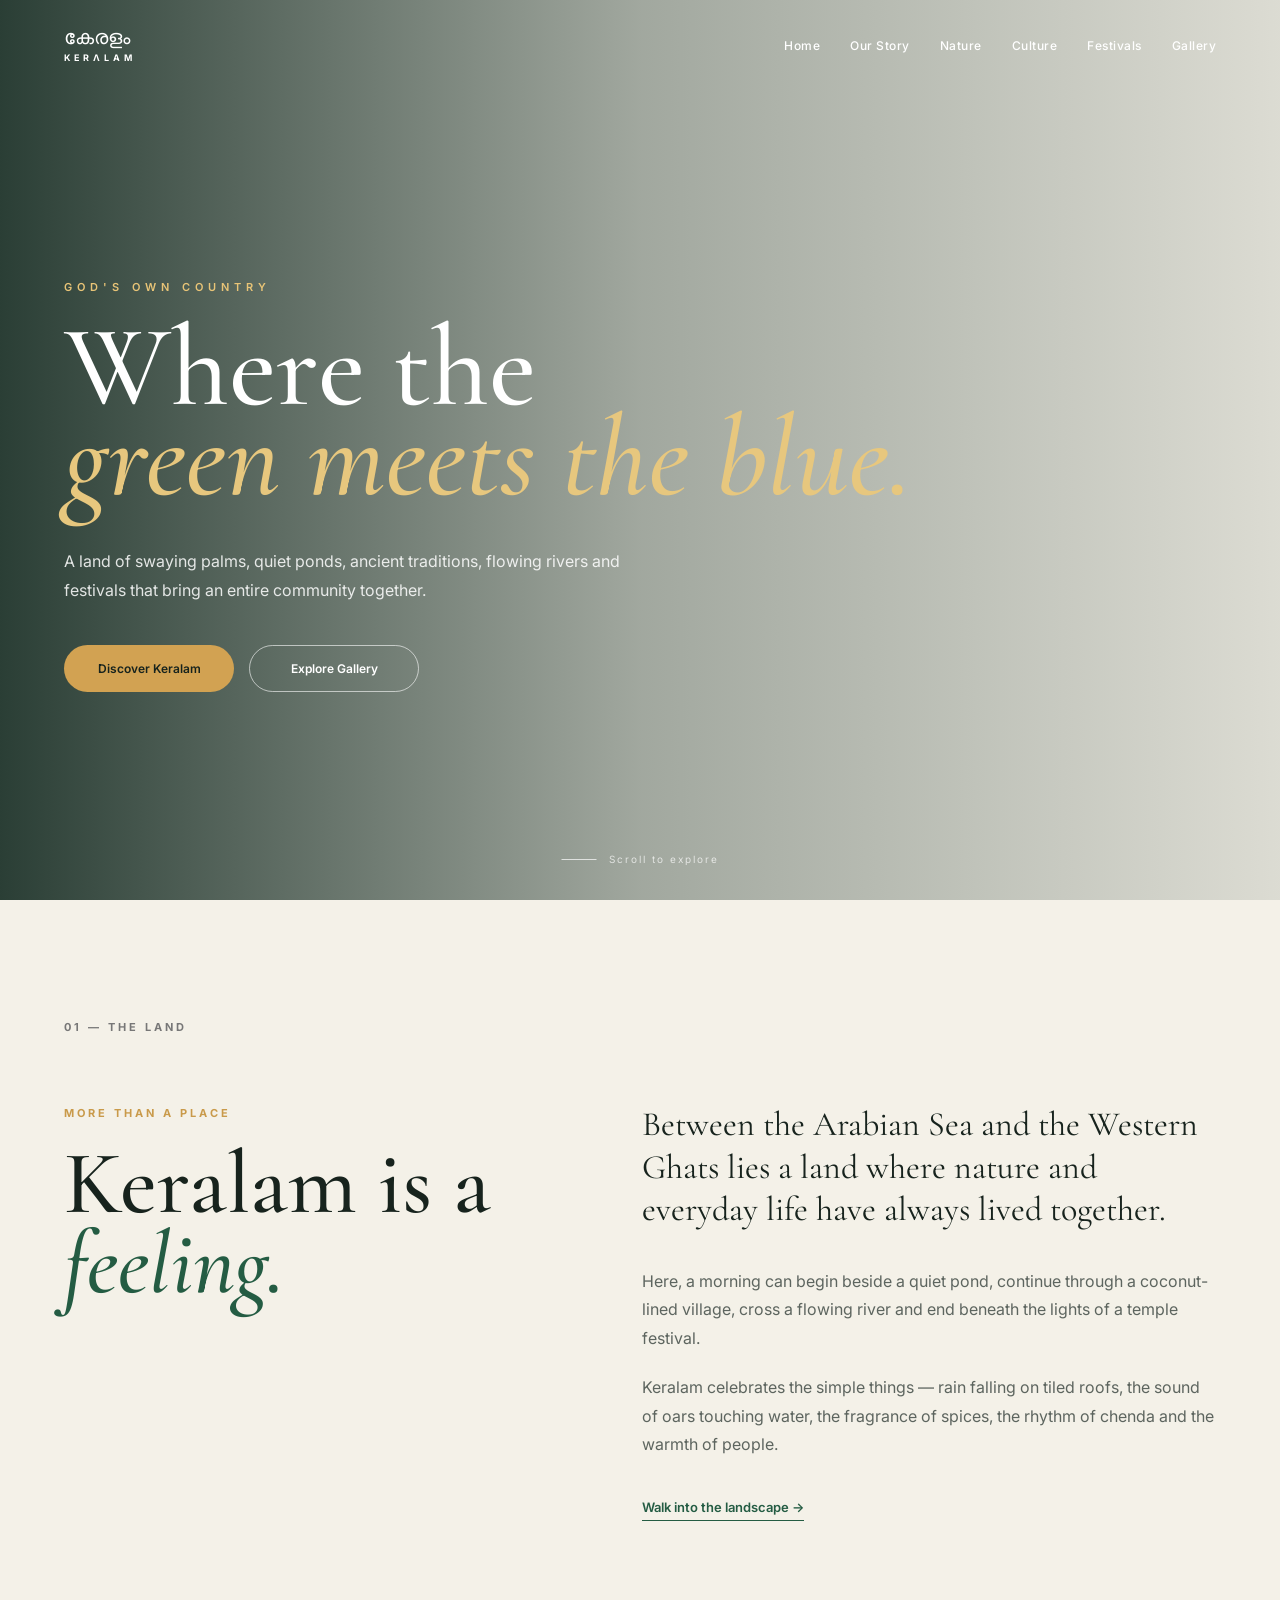
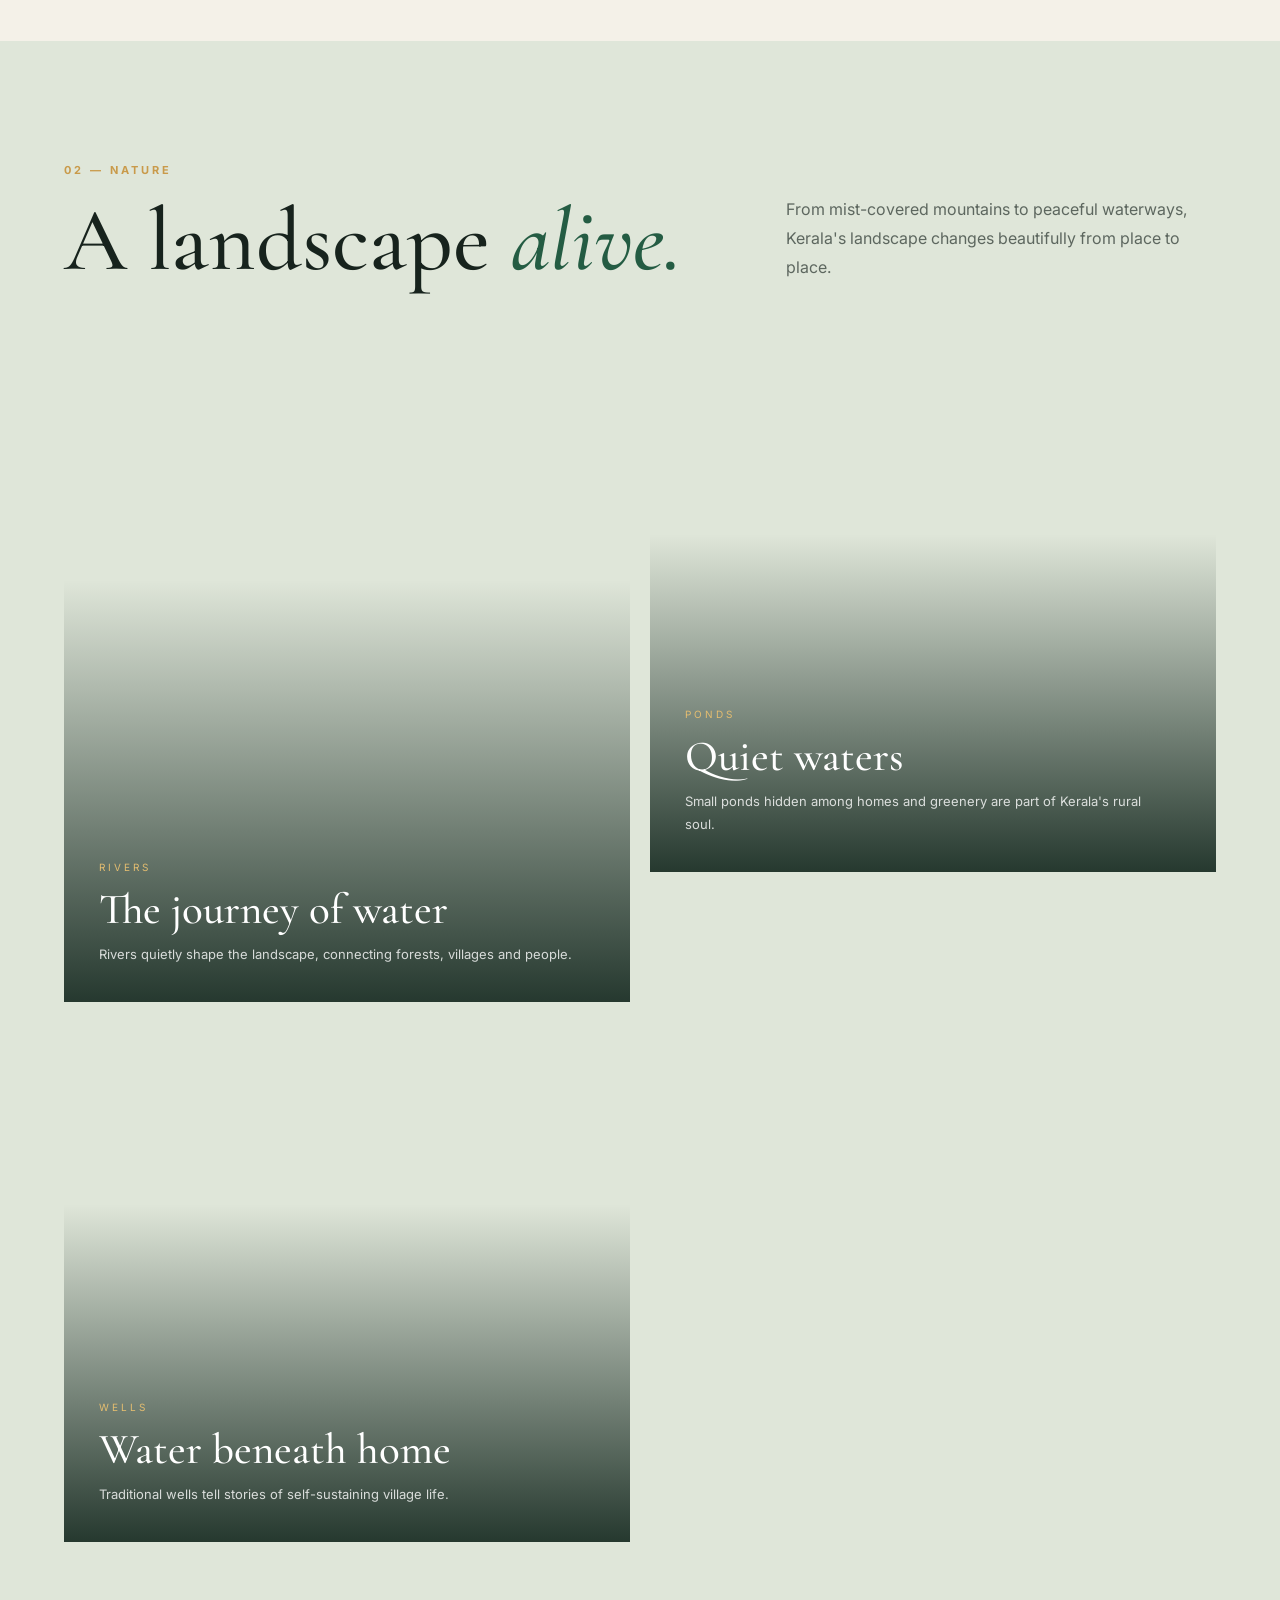
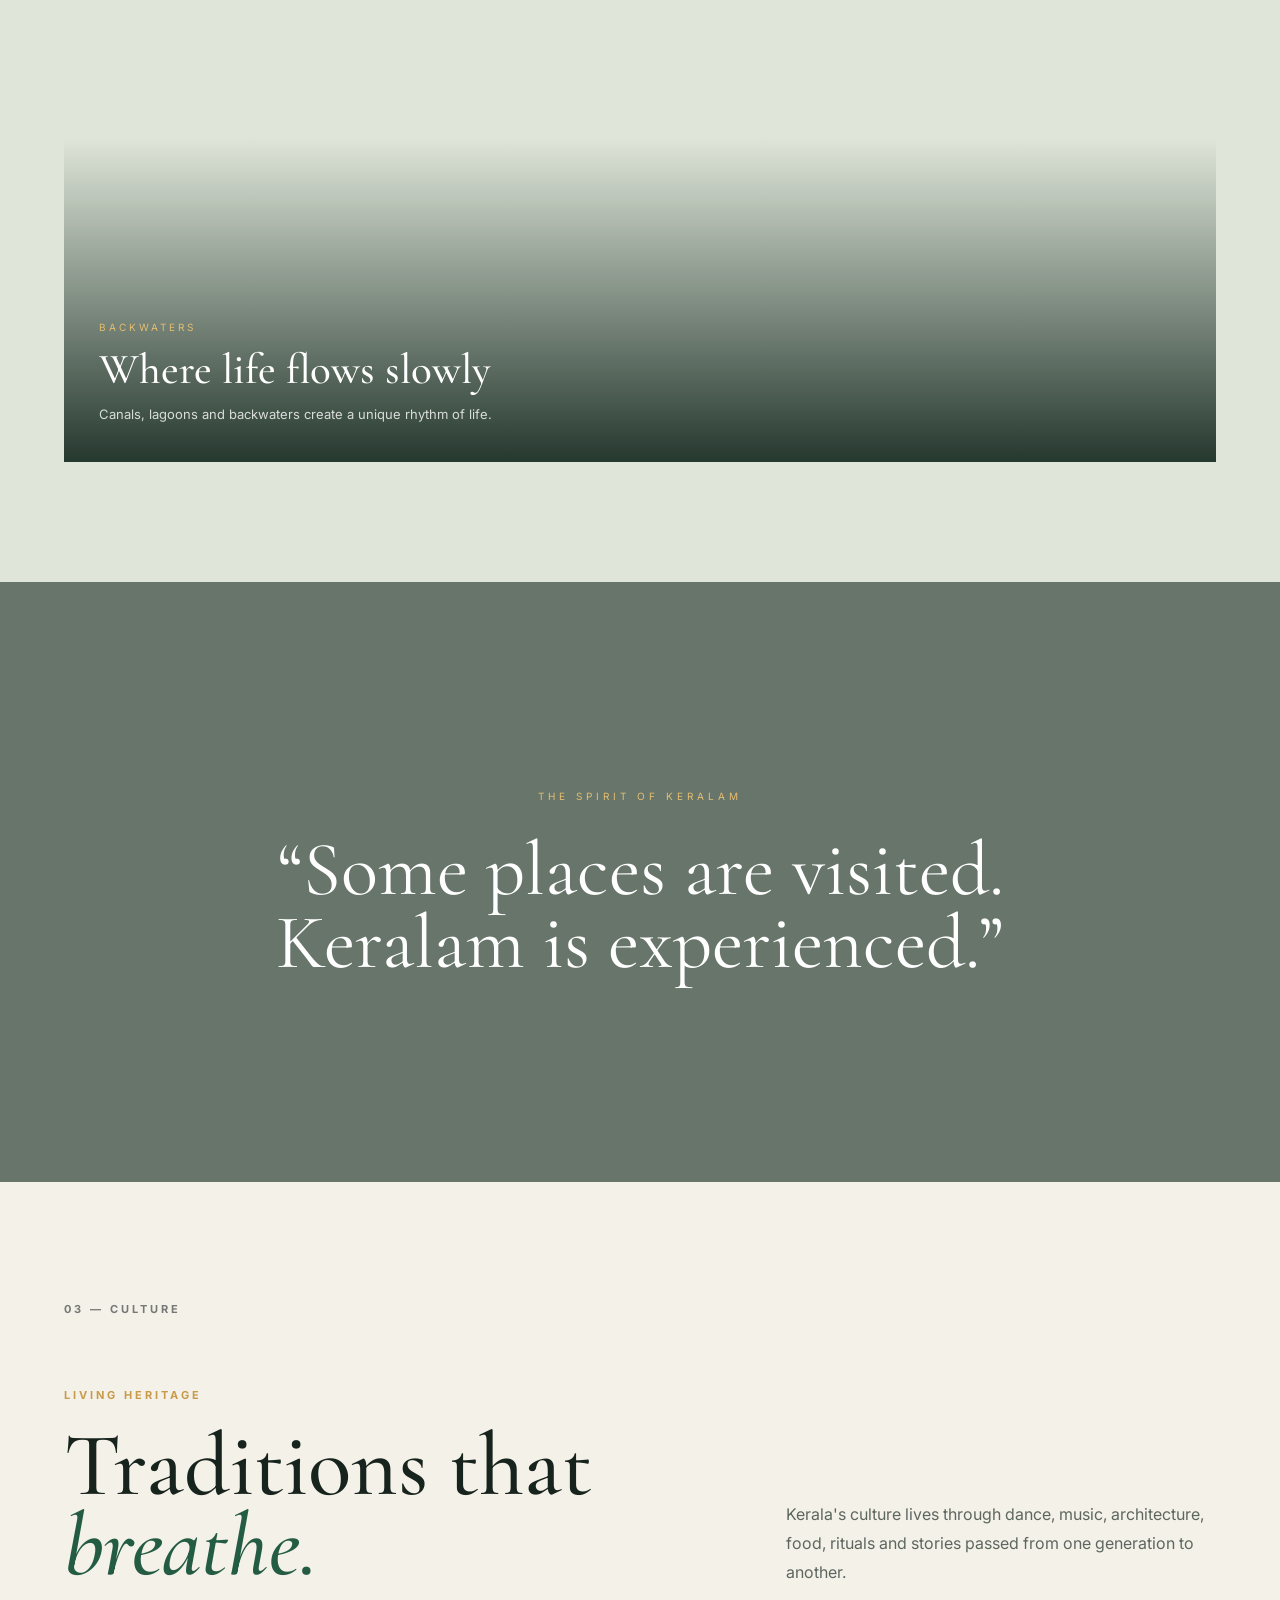
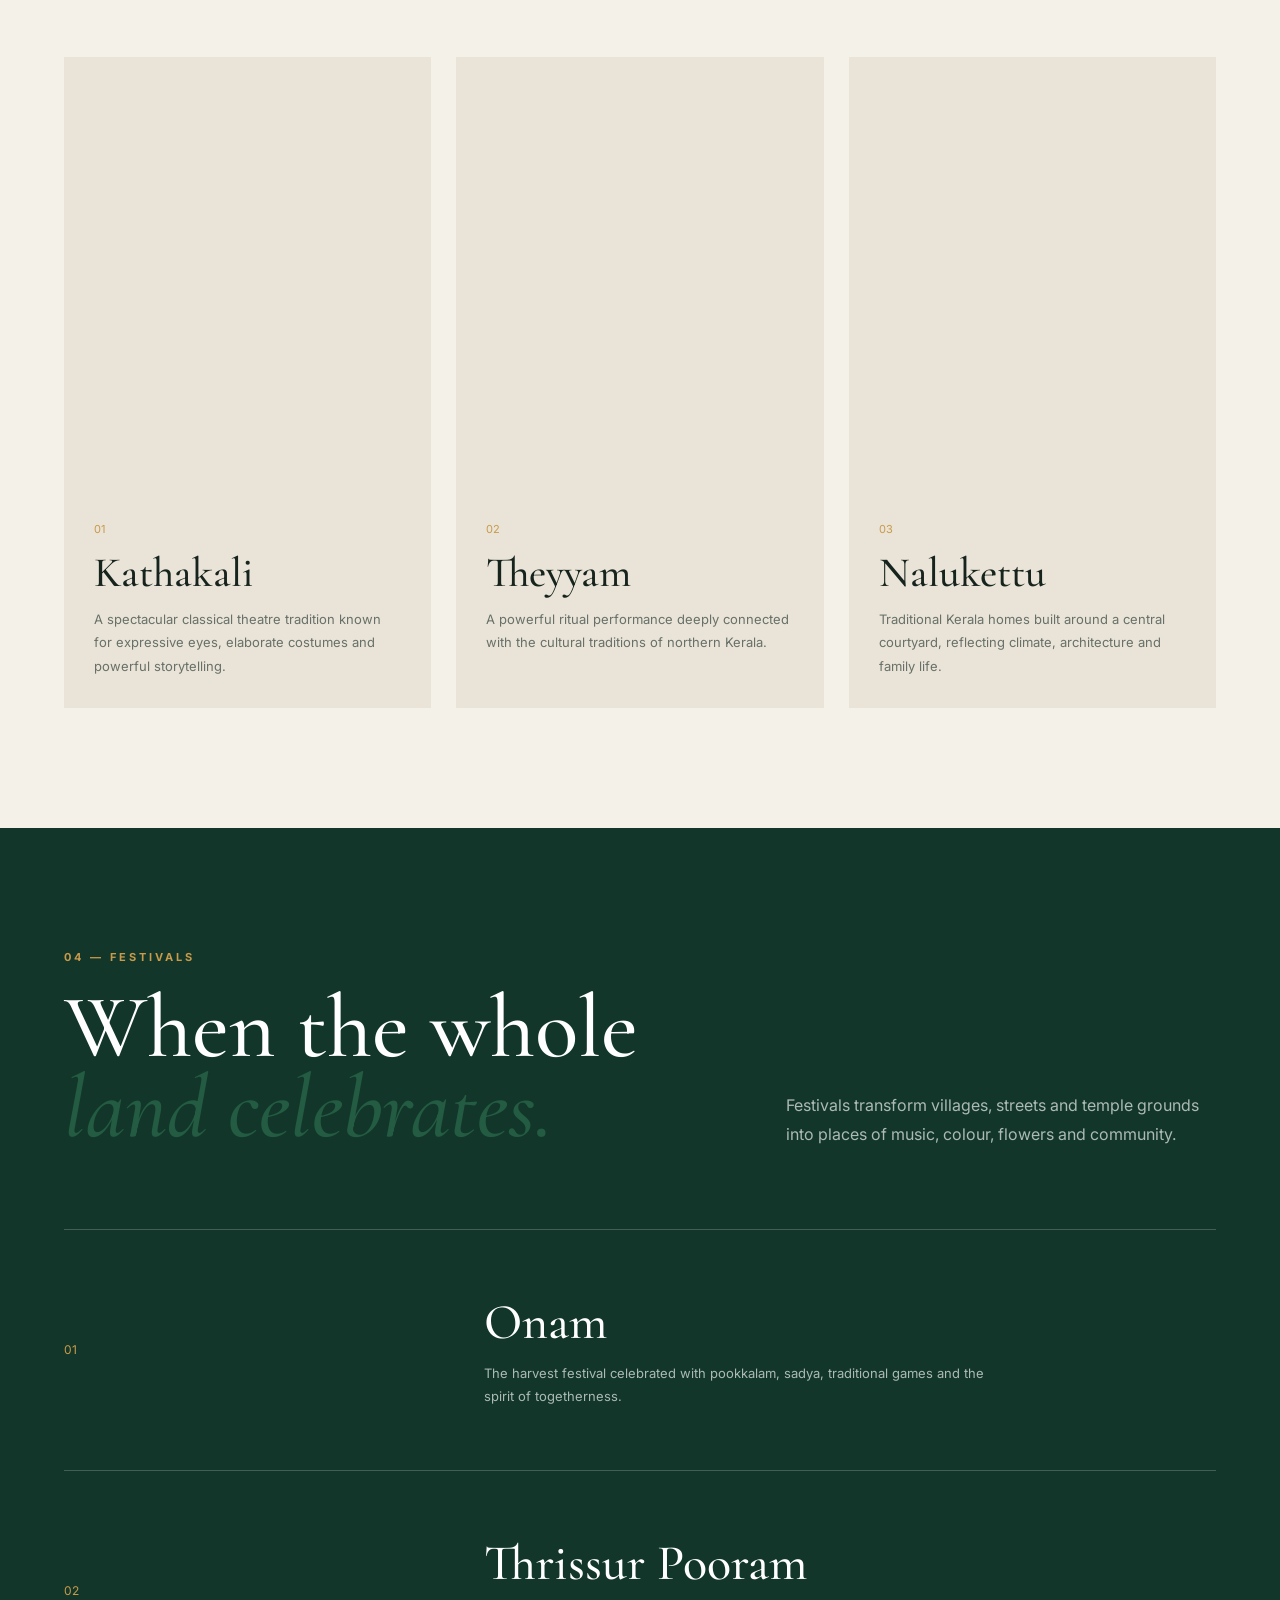
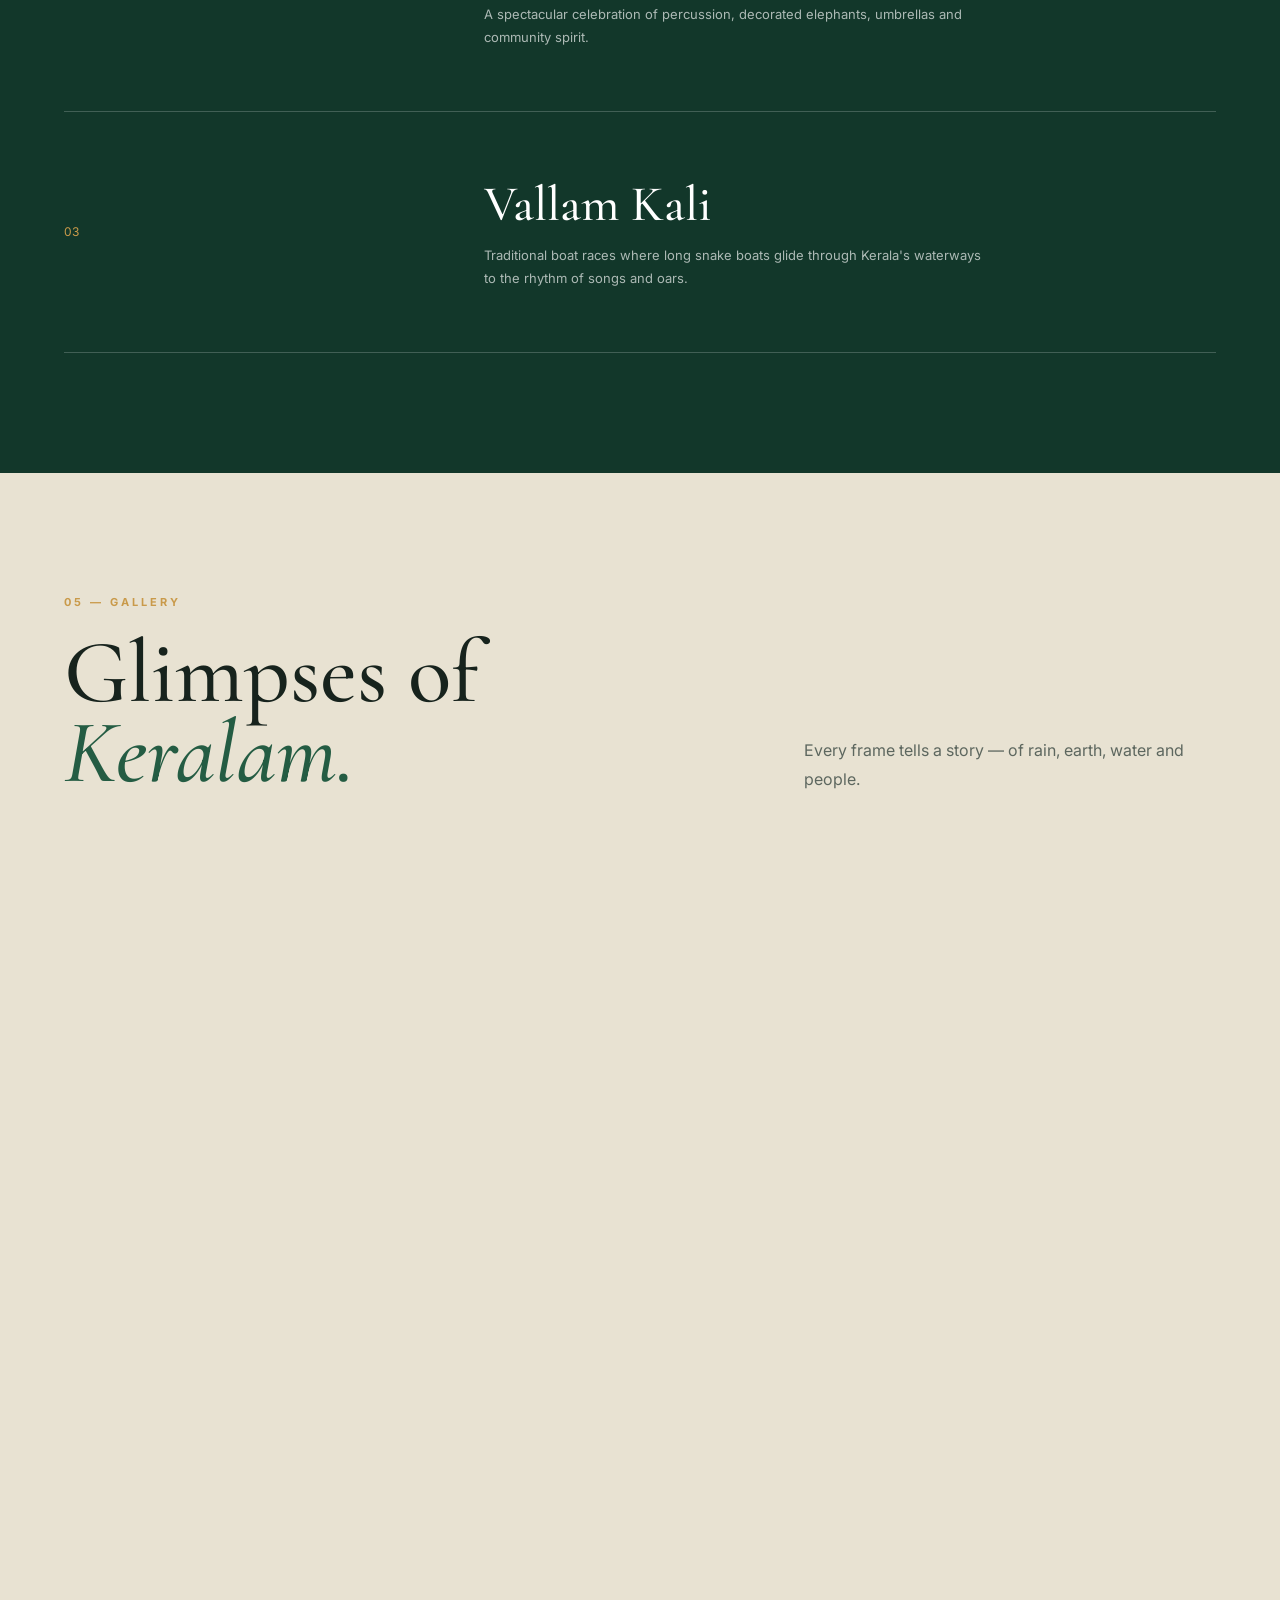
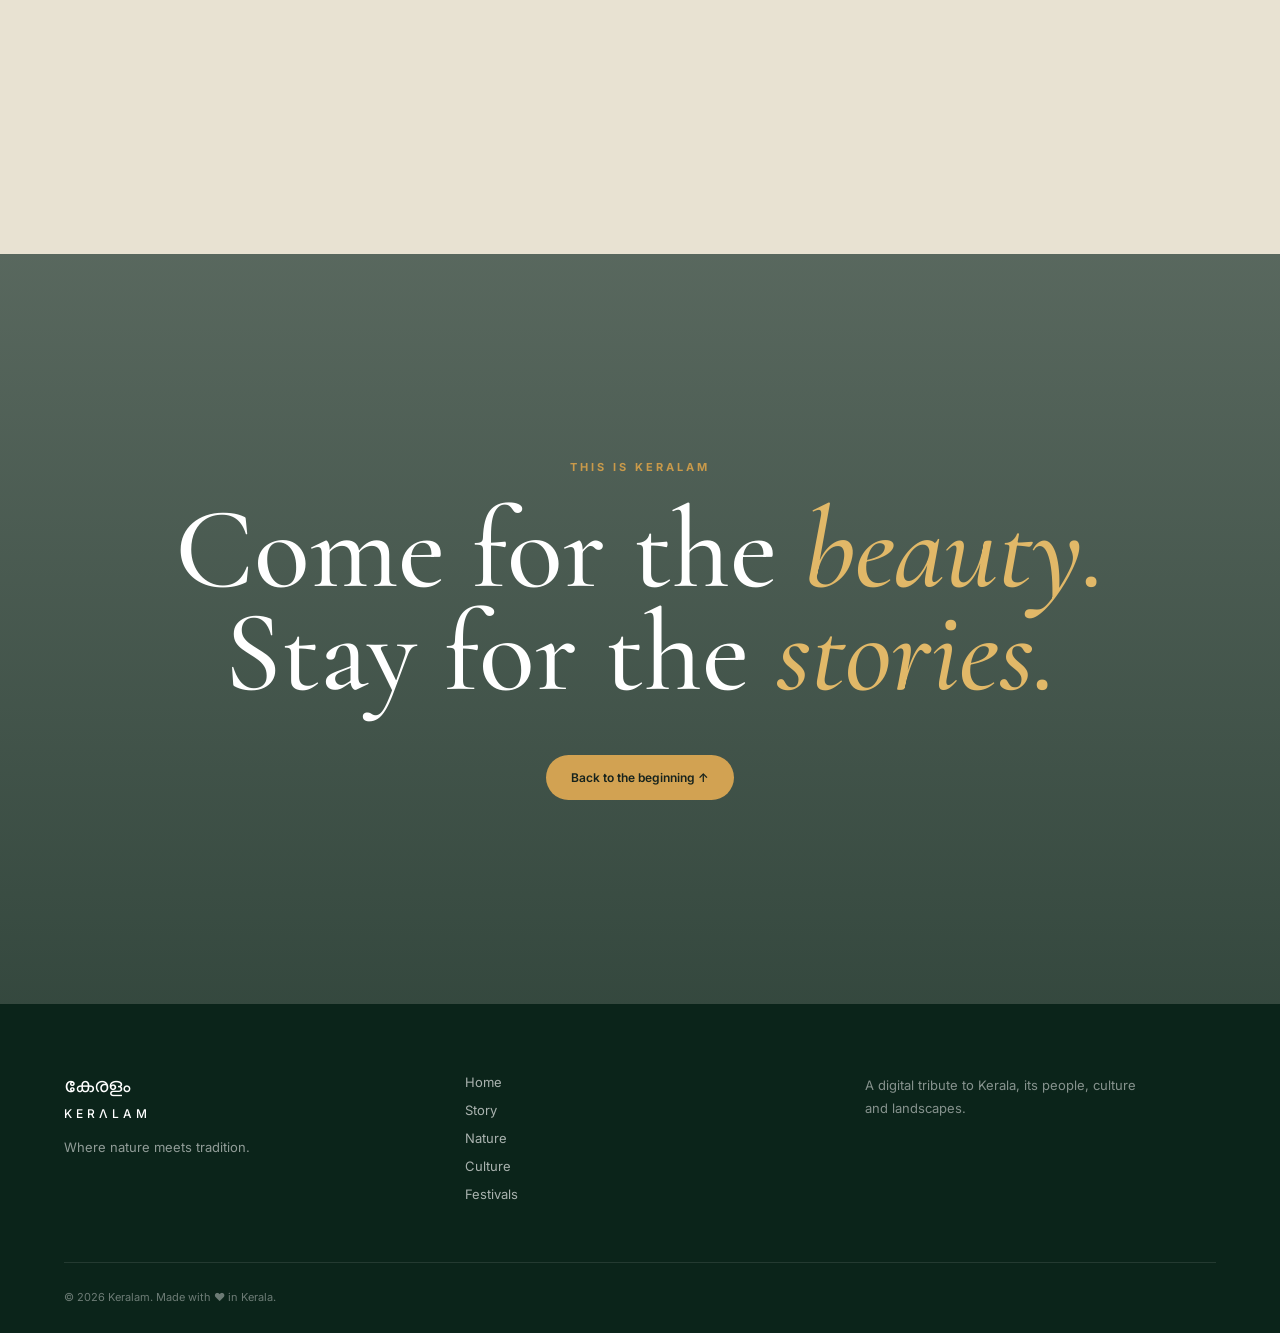
==== index.html @ 886feaf7 "first commit" ====
<!DOCTYPE html>
<html lang="en">

<head>
    <meta charset="UTF-8">

    <meta name="viewport"
        content="width=device-width, initial-scale=1.0">

    <meta name="description"
        content="Keralam — Discover the culture, nature, traditions, festivals and timeless beauty of Kerala.">

    <title>Keralam | Where Nature Meets Tradition</title>

    <!-- Google Fonts -->
    <link rel="preconnect" href="https://fonts.googleapis.com">
    <link rel="preconnect" href="https://fonts.gstatic.com" crossorigin>

    <link
        href="https://fonts.googleapis.com/css2?family=Cormorant+Garamond:wght@400;500;600;700&family=Inter:wght@300;400;500;600;700&display=swap"
        rel="stylesheet">

    <!-- CSS -->
    <link rel="stylesheet" href="style.css">
</head>

<body>

    <!-- =========================
         NAVIGATION
    ========================== -->

    <header class="navbar" id="navbar">

        <a href="#home" class="logo">
            <span class="logo-malayalam">കേരളം</span>
            <span class="logo-english">KERΛLAM</span>
        </a>

        <nav class="nav-links" id="navLinks">

            <a href="#home">Home</a>
            <a href="#story">Our Story</a>
            <a href="#nature">Nature</a>
            <a href="#culture">Culture</a>
            <a href="#festivals">Festivals</a>
            <a href="#gallery">Gallery</a>

        </nav>

        <button class="menu-btn" id="menuBtn" aria-label="Open menu">
            ☰
        </button>

    </header>


    <!-- =========================
         HERO SECTION
    ========================== -->

    <main>

        <section class="hero" id="home">

            <div class="hero-overlay"></div>

            <div class="hero-content">

                <p class="eyebrow">
                    GOD'S OWN COUNTRY
                </p>

                <h1>
                    Where the
                    <span>green meets the blue.</span>
                </h1>

                <p class="hero-description">
                    A land of swaying palms, quiet ponds,
                    ancient traditions, flowing rivers and
                    festivals that bring an entire community together.
                </p>

                <div class="hero-buttons">

                    <a href="#story" class="btn btn-primary">
                        Discover Keralam
                    </a>

                    <a href="#gallery" class="btn btn-outline">
                        Explore Gallery
                    </a>

                </div>

            </div>

            <div class="scroll-indicator">
                <span></span>
                Scroll to explore
            </div>

        </section>


        <!-- =========================
             INTRO / STORY
        ========================== -->

        <section class="story section" id="story">

            <div class="section-container">

                <div class="section-label">
                    01 — THE LAND
                </div>

                <div class="story-grid">

                    <div class="story-title">

                        <p class="small-heading">
                            MORE THAN A PLACE
                        </p>

                        <h2>
                            Keralam is a
                            <em>feeling.</em>
                        </h2>

                    </div>

                    <div class="story-text">

                        <p class="large-text">
                            Between the Arabian Sea and the Western Ghats
                            lies a land where nature and everyday life
                            have always lived together.
                        </p>

                        <p>
                            Here, a morning can begin beside a quiet pond,
                            continue through a coconut-lined village,
                            cross a flowing river and end beneath the
                            lights of a temple festival.
                        </p>

                        <p>
                            Keralam celebrates the simple things —
                            rain falling on tiled roofs, the sound of
                            oars touching water, the fragrance of spices,
                            the rhythm of chenda and the warmth of people.
                        </p>

                        <a href="#nature" class="text-link">
                            Walk into the landscape →
                        </a>

                    </div>

                </div>

            </div>

        </section>


        <!-- =========================
             NATURE
        ========================== -->

        <section class="nature section" id="nature">

            <div class="section-container">

                <div class="section-heading">

                    <div>
                        <p class="small-heading">
                            02 — NATURE
                        </p>

                        <h2>
                            A landscape
                            <em>alive.</em>
                        </h2>
                    </div>

                    <p>
                        From mist-covered mountains to peaceful
                        waterways, Kerala's landscape changes
                        beautifully from place to place.
                    </p>

                </div>


                <div class="nature-grid">

                    <!-- River -->

                    <article class="nature-card nature-large">

                        <img
                            src="https://images.unsplash.com/photo-1602309231301-6c3b7d5f2a1f?auto=format&fit=crop&w=1200&q=85"
                            alt="River surrounded by greenery"
                            loading="lazy">

                        <div class="card-overlay"></div>

                        <div class="card-content">

                            <span>RIVERS</span>

                            <h3>
                                The journey of water
                            </h3>

                            <p>
                                Rivers quietly shape the landscape,
                                connecting forests, villages and people.
                            </p>

                        </div>

                    </article>


                    <!-- Pond -->

                    <article class="nature-card">

                        <img
                            src="https://images.unsplash.com/photo-1513836279014-a89f7a76ae86?auto=format&fit=crop&w=900&q=85"
                            alt="Green tropical landscape"
                            loading="lazy">

                        <div class="card-overlay"></div>

                        <div class="card-content">

                            <span>PONDS</span>

                            <h3>
                                Quiet waters
                            </h3>

                            <p>
                                Small ponds hidden among homes and
                                greenery are part of Kerala's rural soul.
                            </p>

                        </div>

                    </article>


                    <!-- Well -->

                    <article class="nature-card">

                        <img
                            src="https://images.unsplash.com/photo-1473445361085-b9a07f55608b?auto=format&fit=crop&w=900&q=85"
                            alt="Traditional green surroundings"
                            loading="lazy">

                        <div class="card-overlay"></div>

                        <div class="card-content">

                            <span>WELLS</span>

                            <h3>
                                Water beneath home
                            </h3>

                            <p>
                                Traditional wells tell stories of
                                self-sustaining village life.
                            </p>

                        </div>

                    </article>


                    <!-- Backwaters -->

                    <article class="nature-card nature-wide">

                        <img
                            src="https://images.unsplash.com/photo-1602216056096-3b40cc0c9944?auto=format&fit=crop&w=1400&q=85"
                            alt="Kerala backwaters and houseboat"
                            loading="lazy">

                        <div class="card-overlay"></div>

                        <div class="card-content">

                            <span>BACKWATERS</span>

                            <h3>
                                Where life flows slowly
                            </h3>

                            <p>
                                Canals, lagoons and backwaters create
                                a unique rhythm of life.
                            </p>

                        </div>

                    </article>

                </div>

            </div>

        </section>


        <!-- =========================
             QUOTE
        ========================== -->

        <section class="quote-section">

            <div class="quote-overlay"></div>

            <div class="quote-content">

                <span>THE SPIRIT OF KERALAM</span>

                <blockquote>
                    “Some places are visited.
                    <br>
                    Keralam is experienced.”
                </blockquote>

            </div>

        </section>


        <!-- =========================
             CULTURE
        ========================== -->

        <section class="culture section" id="culture">

            <div class="section-container">

                <div class="section-label">
                    03 — CULTURE
                </div>

                <div class="section-heading">

                    <div>

                        <p class="small-heading">
                            LIVING HERITAGE
                        </p>

                        <h2>
                            Traditions that
                            <em>breathe.</em>
                        </h2>

                    </div>

                    <p>
                        Kerala's culture lives through dance,
                        music, architecture, food, rituals and
                        stories passed from one generation to another.
                    </p>

                </div>


                <div class="culture-grid">

                    <article class="culture-card">

                        <div class="culture-image">

                            <img
                                src="https://images.unsplash.com/photo-1590077428593-a55bb07c4665?auto=format&fit=crop&w=900&q=85"
                                alt="Traditional Indian cultural performance"
                                loading="lazy">

                        </div>

                        <div class="culture-info">

                            <span>01</span>

                            <h3>
                                Kathakali
                            </h3>

                            <p>
                                A spectacular classical theatre tradition
                                known for expressive eyes, elaborate
                                costumes and powerful storytelling.
                            </p>

                        </div>

                    </article>


                    <article class="culture-card">

                        <div class="culture-image">

                            <img
                                src="https://images.unsplash.com/photo-1531058020387-3be344556be6?auto=format&fit=crop&w=900&q=85"
                                alt="Traditional festival performance"
                                loading="lazy">

                        </div>

                        <div class="culture-info">

                            <span>02</span>

                            <h3>
                                Theyyam
                            </h3>

                            <p>
                                A powerful ritual performance deeply
                                connected with the cultural traditions
                                of northern Kerala.
                            </p>

                        </div>

                    </article>


                    <article class="culture-card">

                        <div class="culture-image">

                            <img
                                src="https://images.unsplash.com/photo-1548013146-72479768bada?auto=format&fit=crop&w=900&q=85"
                                alt="Traditional architecture"
                                loading="lazy">

                        </div>

                        <div class="culture-info">

                            <span>03</span>

                            <h3>
                                Nalukettu
                            </h3>

                            <p>
                                Traditional Kerala homes built around
                                a central courtyard, reflecting climate,
                                architecture and family life.
                            </p>

                        </div>

                    </article>

                </div>

            </div>

        </section>


        <!-- =========================
             FESTIVALS
        ========================== -->

        <section class="festivals section" id="festivals">

            <div class="section-container">

                <div class="festival-header">

                    <div>

                        <p class="small-heading">
                            04 — FESTIVALS
                        </p>

                        <h2>
                            When the whole
                            <em>land celebrates.</em>
                        </h2>

                    </div>

                    <p>
                        Festivals transform villages, streets and
                        temple grounds into places of music, colour,
                        flowers and community.
                    </p>

                </div>


                <div class="festival-list">

                    <article class="festival-item">

                        <div class="festival-number">
                            01
                        </div>

                        <div class="festival-image">

                            <img
                                src="https://images.unsplash.com/photo-1593853564724-2c3e2e3c8f9f?auto=format&fit=crop&w=900&q=85"
                                alt="Traditional Indian festival"
                                loading="lazy">

                        </div>

                        <div class="festival-info">

                            <h3>Onam</h3>

                            <p>
                                The harvest festival celebrated with
                                pookkalam, sadya, traditional games
                                and the spirit of togetherness.
                            </p>

                        </div>

                    </article>


                    <article class="festival-item">

                        <div class="festival-number">
                            02
                        </div>

                        <div class="festival-image">

                            <img
                                src="https://images.unsplash.com/photo-1604608672516-f1b9a2a0b6c6?auto=format&fit=crop&w=900&q=85"
                                alt="Traditional cultural celebration"
                                loading="lazy">

                        </div>

                        <div class="festival-info">

                            <h3>Thrissur Pooram</h3>

                            <p>
                                A spectacular celebration of percussion,
                                decorated elephants, umbrellas and
                                community spirit.
                            </p>

                        </div>

                    </article>


                    <article class="festival-item">

                        <div class="festival-number">
                            03
                        </div>

                        <div class="festival-image">

                            <img
                                src="https://images.unsplash.com/photo-1606293926075-69a00dbfde81?auto=format&fit=crop&w=900&q=85"
                                alt="Traditional boat race"
                                loading="lazy">

                        </div>

                        <div class="festival-info">

                            <h3>Vallam Kali</h3>

                            <p>
                                Traditional boat races where long snake
                                boats glide through Kerala's waterways
                                to the rhythm of songs and oars.
                            </p>

                        </div>

                    </article>

                </div>

            </div>

        </section>


        <!-- =========================
             GALLERY
        ========================== -->

        <section class="gallery section" id="gallery">

            <div class="section-container">

                <div class="section-heading">

                    <div>

                        <p class="small-heading">
                            05 — GALLERY
                        </p>

                        <h2>
                            Glimpses of
                            <em>Keralam.</em>
                        </h2>

                    </div>

                    <p>
                        Every frame tells a story —
                        of rain, earth, water and people.
                    </p>

                </div>


                <div class="gallery-grid">

                    <div class="gallery-item gallery-tall">

                        <img
                            src="https://images.unsplash.com/photo-1593693397690-362cb9666fc2?auto=format&fit=crop&w=900&q=85"
                            alt="Kerala landscape"
                            loading="lazy">

                    </div>


                    <div class="gallery-item">

                        <img
                            src="https://www.wildnatureimages.com/images/xl/070620-014-The-Tetons.webp"
                            alt="Green mountains"
                            loading="lazy">

                    </div>


                    <div class="gallery-item">

                        <img
                            src="https://images.unsplash.com/photo-1593693397690-362cb9666fc2?auto=format&fit=crop&w=900&q=85"
                            alt="Tropical Kerala landscape"
                            loading="lazy">

                    </div>


                    <div class="gallery-item gallery-wide">

                        <img
                            src="https://images.unsplash.com/photo-1602216056096-3b40cc0c9944?auto=format&fit=crop&w=1400&q=85"
                            alt="Kerala backwaters"
                            loading="lazy">

                    </div>


                    <div class="gallery-item">

                        <img
                            src="https://images.unsplash.com/photo-1470770841072-f978cf4d019e?auto=format&fit=crop&w=900&q=85"
                            alt="Lush green landscape"
                            loading="lazy">

                    </div>


                    <div class="gallery-item">

                        <img
                            src="https://images.unsplash.com/photo-1500534623283-312aade485b7?auto=format&fit=crop&w=900&q=85"
                            alt="Mountain landscape"
                            loading="lazy">

                    </div>

                </div>

            </div>

        </section>


        <!-- =========================
             FINAL CTA
        ========================== -->

        <section class="final-section">

            <div class="final-overlay"></div>

            <div class="final-content">

                <p class="small-heading">
                    THIS IS KERALAM
                </p>

                <h2>
                    Come for the
                    <span>beauty.</span>
                    <br>
                    Stay for the
                    <span>stories.</span>
                </h2>

                <a href="#home" class="btn btn-primary">
                    Back to the beginning ↑
                </a>

            </div>

        </section>

    </main>


    <!-- =========================
         FOOTER
    ========================== -->

    <footer>

        <div class="footer-container">

            <div class="footer-brand">

                <span class="logo-malayalam">
                    കേരളം
                </span>

                <h3>
                    KERΛLAM
                </h3>

                <p>
                    Where nature meets tradition.
                </p>

            </div>


            <div class="footer-links">

                <a href="#home">Home</a>
                <a href="#story">Story</a>
                <a href="#nature">Nature</a>
                <a href="#culture">Culture</a>
                <a href="#festivals">Festivals</a>

            </div>


            <div class="footer-note">

                <p>
                    A digital tribute to Kerala,
                    its people, culture and landscapes.
                </p>

            </div>

        </div>


        <div class="footer-bottom">

            <p>
                © 2026 Keralam. Made with ❤️ in Kerala.
            </p>

        </div>

    </footer>


    <!-- JavaScript -->
    <script src="script.js"></script>

</body>

</html>
---- style.css ----
/* =========================================
   RESET
========================================= */

* {
    margin: 0;
    padding: 0;
    box-sizing: border-box;
}

html {
    scroll-behavior: smooth;
}

body {
    font-family: "Inter", sans-serif;
    background: #f4f1e8;
    color: #17231d;
    overflow-x: hidden;
}

img {
    display: block;
    width: 100%;
}

a {
    color: inherit;
    text-decoration: none;
}

button {
    font-family: inherit;
}


/* =========================================
   VARIABLES
========================================= */

:root {

    --green-dark: #12372a;
    --green: #245c43;
    --green-light: #6d8f62;

    --cream: #f4f1e8;
    --cream-dark: #e8e2d2;

    --gold: #c99a4a;

    --black: #17231d;
    --white: #ffffff;

    --serif: "Cormorant Garamond", serif;
    --sans: "Inter", sans-serif;

    --max-width: 1250px;
}


/* =========================================
   GENERAL
========================================= */

.section {
    padding: 120px 0;
}

.section-container {
    width: min(90%, var(--max-width));
    margin: auto;
}

.small-heading {
    font-size: 11px;
    font-weight: 700;
    letter-spacing: 3px;
    color: var(--gold);
    margin-bottom: 20px;
}

.section-label {
    font-size: 11px;
    letter-spacing: 3px;
    font-weight: 700;
    color: #777;
    margin-bottom: 70px;
}

h1,
h2,
h3 {
    font-family: var(--serif);
    font-weight: 500;
}

h2 {
    font-size: clamp(55px, 7vw, 100px);
    line-height: .9;
}

h2 em {
    color: var(--green);
    font-style: italic;
}

p {
    line-height: 1.8;
}


/* =========================================
   NAVBAR
========================================= */

.navbar {
    position: fixed;
    top: 0;
    left: 0;

    width: 100%;
    height: 90px;

    display: flex;
    align-items: center;
    justify-content: space-between;

    padding: 0 5%;

    z-index: 1000;

    color: white;

    transition:
        background .4s ease,
        color .4s ease,
        box-shadow .4s ease;
}

.navbar.scrolled {
    background: rgba(244, 241, 232, .96);
    backdrop-filter: blur(15px);

    color: var(--green-dark);

    box-shadow:
        0 10px 30px rgba(0, 0, 0, .08);
}

.logo {
    display: flex;
    flex-direction: column;
    line-height: 1;
}

.logo-malayalam {
    font-family: var(--serif);
    font-size: 20px;
}

.logo-english {
    font-size: 9px;
    letter-spacing: 4px;
    font-weight: 700;
    margin-top: 5px;
}

.nav-links {
    display: flex;
    gap: 30px;
}

.nav-links a {
    font-size: 12px;
    font-weight: 500;
    letter-spacing: .5px;
    position: relative;
}

.nav-links a::after {
    content: "";

    position: absolute;
    left: 0;
    bottom: -7px;

    width: 0;
    height: 1px;

    background: currentColor;

    transition: width .3s ease;
}

.nav-links a:hover::after {
    width: 100%;
}

.menu-btn {
    display: none;

    border: none;
    background: none;

    color: inherit;

    font-size: 28px;
    cursor: pointer;
}


/* =========================================
   HERO
========================================= */

.hero {
    height: 100vh;
    min-height: 700px;

    position: relative;

    display: flex;
    align-items: center;

    color: white;

    background-image:
        url("https://images.unsplash.com/photo-1602216056096-3b40cc0c9944?auto=format&fit=crop&w=2200&q=90");

    background-size: cover;
    background-position: center;
}

.hero-overlay {
    position: absolute;
    inset: 0;

    background:
        linear-gradient(
            90deg,
            rgba(7, 31, 22, .85),
            rgba(7, 31, 22, .35),
            rgba(7, 31, 22, .1)
        );
}

.hero-content {
    position: relative;
    z-index: 2;

    width: min(90%, 1250px);
    margin: auto;

    padding-top: 70px;
}

.eyebrow {
    font-size: 11px;
    letter-spacing: 5px;
    font-weight: 600;

    color: #e8c477;

    margin-bottom: 25px;
}

.hero h1 {
    font-size: clamp(70px, 9vw, 150px);
    line-height: .78;

    max-width: 900px;
}

.hero h1 span {
    display: block;

    color: #e7c77e;

    font-style: italic;
}

.hero-description {
    max-width: 580px;

    margin-top: 45px;

    font-size: 16px;

    color: rgba(255, 255, 255, .85);
}

.hero-buttons {
    display: flex;
    gap: 15px;

    margin-top: 40px;
}

.btn {
    display: inline-flex;

    align-items: center;
    justify-content: center;

    min-width: 170px;

    padding: 15px 25px;

    border-radius: 50px;

    font-size: 12px;
    font-weight: 600;

    transition:
        transform .3s ease,
        background .3s ease;
}

.btn:hover {
    transform: translateY(-4px);
}

.btn-primary {
    background: #d2a252;
    color: #17231d;
}

.btn-primary:hover {
    background: #e0b468;
}

.btn-outline {
    border: 1px solid rgba(255, 255, 255, .6);
    color: white;
}

.btn-outline:hover {
    background: white;
    color: var(--green-dark);
}

.scroll-indicator {
    position: absolute;

    bottom: 35px;
    left: 50%;

    transform: translateX(-50%);

    display: flex;
    align-items: center;
    gap: 12px;

    font-size: 10px;
    letter-spacing: 2px;

    opacity: .7;
}

.scroll-indicator span {
    display: block;

    width: 35px;
    height: 1px;

    background: white;
}


/* =========================================
   STORY
========================================= */

.story {
    background: var(--cream);
}

.story-grid {
    display: grid;

    grid-template-columns:
        1fr 1.2fr;

    gap: 100px;
}

.story-title h2 {
    max-width: 600px;
}

.story-text {
    max-width: 650px;
}

.large-text {
    font-family: var(--serif);

    font-size: 34px;

    line-height: 1.25;

    margin-bottom: 35px;
}

.story-text p:not(.large-text) {
    color: #5d655f;

    margin-bottom: 20px;
}

.text-link {
    display: inline-block;

    margin-top: 20px;

    color: var(--green);

    font-size: 13px;
    font-weight: 600;

    border-bottom: 1px solid var(--green);

    padding-bottom: 5px;
}


/* =========================================
   NATURE
========================================= */

.nature {
    background: #dfe6d9;
}

.section-heading {
    display: flex;

    justify-content: space-between;
    align-items: flex-end;

    gap: 60px;

    margin-bottom: 70px;
}

.section-heading > p {
    max-width: 430px;

    color: #5d675f;
}

.nature-grid {
    display: grid;

    grid-template-columns:
        repeat(2, 1fr);

    gap: 20px;
}

.nature-card {
    height: 520px;

    position: relative;

    overflow: hidden;
}

.nature-large {
    height: 650px;
}

.nature-wide {
    grid-column: span 2;

    height: 500px;
}

.nature-card img {
    height: 100%;

    object-fit: cover;

    transition:
        transform .8s cubic-bezier(.2,.7,.2,1);
}

.nature-card:hover img {
    transform: scale(1.07);
}

.card-overlay {
    position: absolute;
    inset: 0;

    background:
        linear-gradient(
            to top,
            rgba(5, 26, 17, .85),
            transparent 65%
        );
}

.card-content {
    position: absolute;

    left: 35px;
    right: 35px;
    bottom: 35px;

    color: white;
}

.card-content span {
    font-size: 10px;
    letter-spacing: 3px;
    color: #e4bd70;
}

.card-content h3 {
    font-size: 43px;

    margin: 8px 0;
}

.card-content p {
    font-size: 13px;

    max-width: 480px;

    color: rgba(255, 255, 255, .8);
}


/* =========================================
   QUOTE
========================================= */

.quote-section {
    min-height: 600px;

    position: relative;

    display: flex;
    align-items: center;
    justify-content: center;

    text-align: center;

    color: white;

    background:
        url("https://images.unsplash.com/photo-1470770841072-f978cf4d019e?auto=format&fit=crop&w=2000&q=90")
        center / cover fixed;
}

.quote-overlay {
    position: absolute;
    inset: 0;

    background: rgba(10, 35, 24, .6);
}

.quote-content {
    position: relative;

    z-index: 2;
}

.quote-content span {
    font-size: 10px;
    letter-spacing: 4px;

    color: #e4bd70;
}

blockquote {
    font-family: var(--serif);

    font-size: clamp(45px, 6vw, 90px);

    line-height: .95;

    margin-top: 30px;
}


/* =========================================
   CULTURE
========================================= */

.culture {
    background: var(--cream);
}

.culture-grid {
    display: grid;

    grid-template-columns:
        repeat(3, 1fr);

    gap: 25px;
}

.culture-card {
    background: #e9e4d7;

    transition:
        transform .4s ease;
}

.culture-card:hover {
    transform: translateY(-10px);
}

.culture-image {
    height: 430px;

    overflow: hidden;
}

.culture-image img {
    height: 100%;

    object-fit: cover;

    transition:
        transform .6s ease;
}

.culture-card:hover img {
    transform: scale(1.05);
}

.culture-info {
    padding: 30px;
}

.culture-info span {
    font-size: 11px;

    color: var(--gold);
}

.culture-info h3 {
    font-size: 42px;

    margin: 10px 0;
}

.culture-info p {
    font-size: 13px;

    color: #687069;
}


/* =========================================
   FESTIVALS
========================================= */

.festivals {
    background: var(--green-dark);

    color: white;
}

.festival-header {
    display: flex;

    justify-content: space-between;

    align-items: flex-end;

    gap: 60px;

    margin-bottom: 80px;
}

.festival-header > p {
    max-width: 430px;

    color: rgba(255,255,255,.65);
}

.festival-list {
    border-top: 1px solid rgba(255,255,255,.2);
}

.festival-item {
    display: grid;

    grid-template-columns:
        70px 280px 1fr;

    align-items: center;

    gap: 35px;

    padding: 35px 0;

    border-bottom:
        1px solid rgba(255,255,255,.2);

    transition:
        padding .4s ease;
}

.festival-item:hover {
    padding-left: 15px;
}

.festival-number {
    color: #c99a4a;

    font-size: 12px;
}

.festival-image {
    width: 280px;
    height: 170px;

    overflow: hidden;
}

.festival-image img {
    height: 100%;

    object-fit: cover;

    transition:
        transform .6s ease;
}

.festival-item:hover img {
    transform: scale(1.08);
}

.festival-info h3 {
    font-size: 50px;

    margin-bottom: 10px;
}

.festival-info p {
    max-width: 500px;

    color: rgba(255,255,255,.65);

    font-size: 13px;
}


/* =========================================
   GALLERY
========================================= */

.gallery {
    background: var(--cream-dark);
}

.gallery-grid {
    display: grid;

    grid-template-columns:
        repeat(3, 1fr);

    grid-auto-rows: 280px;

    gap: 15px;
}

.gallery-item {
    overflow: hidden;
}

.gallery-item img {
    height: 100%;

    object-fit: cover;

    transition:
        transform .7s ease;
}

.gallery-item:hover img {
    transform: scale(1.06);
}

.gallery-tall {
    grid-row: span 2;
}

.gallery-wide {
    grid-column: span 2;
}


/* =========================================
   FINAL SECTION
========================================= */

.final-section {
    min-height: 750px;

    position: relative;

    display: flex;
    align-items: center;
    justify-content: center;

    text-align: center;

    color: white;

    background:
        url("https://images.unsplash.com/photo-1602309231301-6c3b7d5f2a1f?auto=format&fit=crop&w=2200&q=90")
        center / cover;
}

.final-overlay {
    position: absolute;
    inset: 0;

    background:
        linear-gradient(
            rgba(5, 30, 20, .65),
            rgba(5, 30, 20, .8)
        );
}

.final-content {
    position: relative;

    z-index: 2;
}

.final-content h2 {
    font-size: clamp(65px, 9vw, 130px);

    margin-bottom: 50px;
}

.final-content h2 span {
    color: #e1b868;

    font-style: italic;
}


/* =========================================
   FOOTER
========================================= */

footer {
    background: #0b241a;

    color: white;

    padding: 70px 0 25px;
}

.footer-container {
    width: min(90%, var(--max-width));
    margin: auto;

    display: grid;

    grid-template-columns:
        1fr 1fr 1fr;

    gap: 50px;

    padding-bottom: 60px;
}

.footer-brand h3 {
    font-family: var(--sans);

    font-size: 12px;

    letter-spacing: 4px;

    margin-top: 8px;
}

.footer-brand p {
    color: rgba(255,255,255,.55);

    font-size: 13px;

    margin-top: 15px;
}

.footer-links {
    display: flex;

    flex-direction: column;

    gap: 12px;
}

.footer-links a {
    font-size: 13px;

    color: rgba(255,255,255,.65);

    transition: color .3s ease;
}

.footer-links a:hover {
    color: white;
}

.footer-note {
    max-width: 280px;

    color: rgba(255,255,255,.5);

    font-size: 13px;
}

.footer-bottom {
    width: min(90%, var(--max-width));
    margin: auto;

    padding-top: 25px;

    border-top:
        1px solid rgba(255,255,255,.1);

    font-size: 11px;

    color: rgba(255,255,255,.4);
}


/* =========================================
   REVEAL ANIMATION
========================================= */

.reveal {
    opacity: 0;

    transform: translateY(40px);

    transition:
        opacity .8s ease,
        transform .8s ease;
}

.reveal.active {
    opacity: 1;

    transform: translateY(0);
}


/* =========================================
   MOBILE
========================================= */

@media (max-width: 900px) {

    .nav-links {
        position: fixed;

        top: 90px;
        right: -100%;

        width: 100%;
        height: calc(100vh - 90px);

        background: var(--cream);

        color: var(--green-dark);

        display: flex;

        flex-direction: column;

        justify-content: center;
        align-items: center;

        gap: 30px;

        transition: right .4s ease;
    }

    .nav-links.active {
        right: 0;
    }

    .nav-links a {
        font-size: 18px;
    }

    .menu-btn {
        display: block;
    }

    .story-grid {
        grid-template-columns: 1fr;

        gap: 50px;
    }

    .nature-grid {
        grid-template-columns: 1fr;
    }

    .nature-large,
    .nature-wide {
        grid-column: span 1;
    }

    .nature-card,
    .nature-large,
    .nature-wide {
        height: 500px;
    }

    .culture-grid {
        grid-template-columns: 1fr;
    }

    .culture-image {
        height: 500px;
    }

    .festival-item {
        grid-template-columns:
            40px 1fr;

        gap: 20px;
    }

    .festival-image {
        width: 100%;
        height: 300px;

        grid-column: 2;
    }

    .festival-info {
        grid-column: 2;
    }

    .gallery-grid {
        grid-template-columns:
            repeat(2, 1fr);

        grid-auto-rows: 220px;
    }

    .footer-container {
        grid-template-columns: 1fr;
    }
}


/* =========================================
   SMALL PHONES
========================================= */

@media (max-width: 550px) {

    .section {
        padding: 80px 0;
    }

    .hero {
        min-height: 650px;
    }

    .hero h1 {
        font-size: 65px;
    }

    .hero-description {
        font-size: 14px;
    }

    .hero-buttons {
        flex-direction: column;

        align-items: flex-start;
    }

    h2 {
        font-size: 55px;
    }

    .section-heading,
    .festival-header {
        flex-direction: column;

        align-items: flex-start;
    }

    .nature-card,
    .nature-large,
    .nature-wide {
        height: 420px;
    }

    .gallery-grid {
        grid-template-columns: 1fr;

        grid-auto-rows: 300px;
    }

    .gallery-tall,
    .gallery-wide {
        grid-column: span 1;
        grid-row: span 1;
    }

    .final-section {
        min-height: 600px;
    }

}
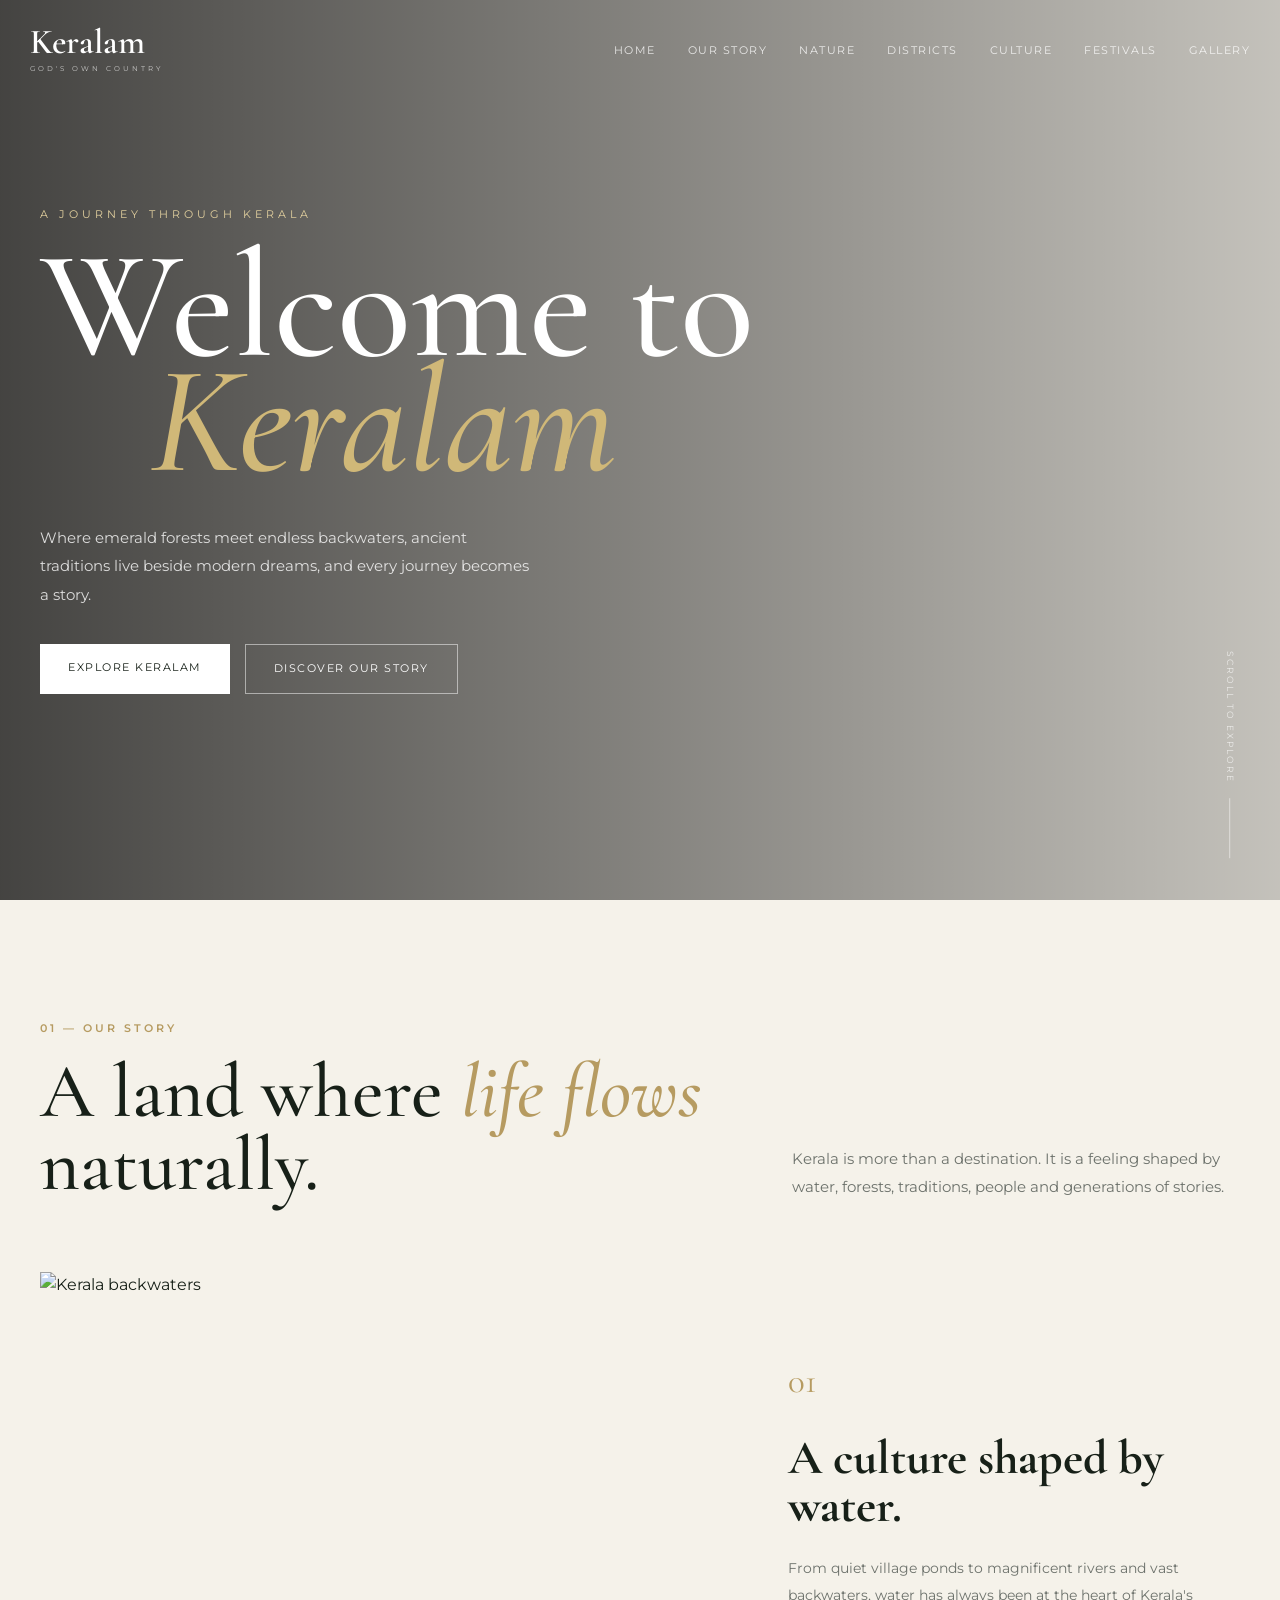
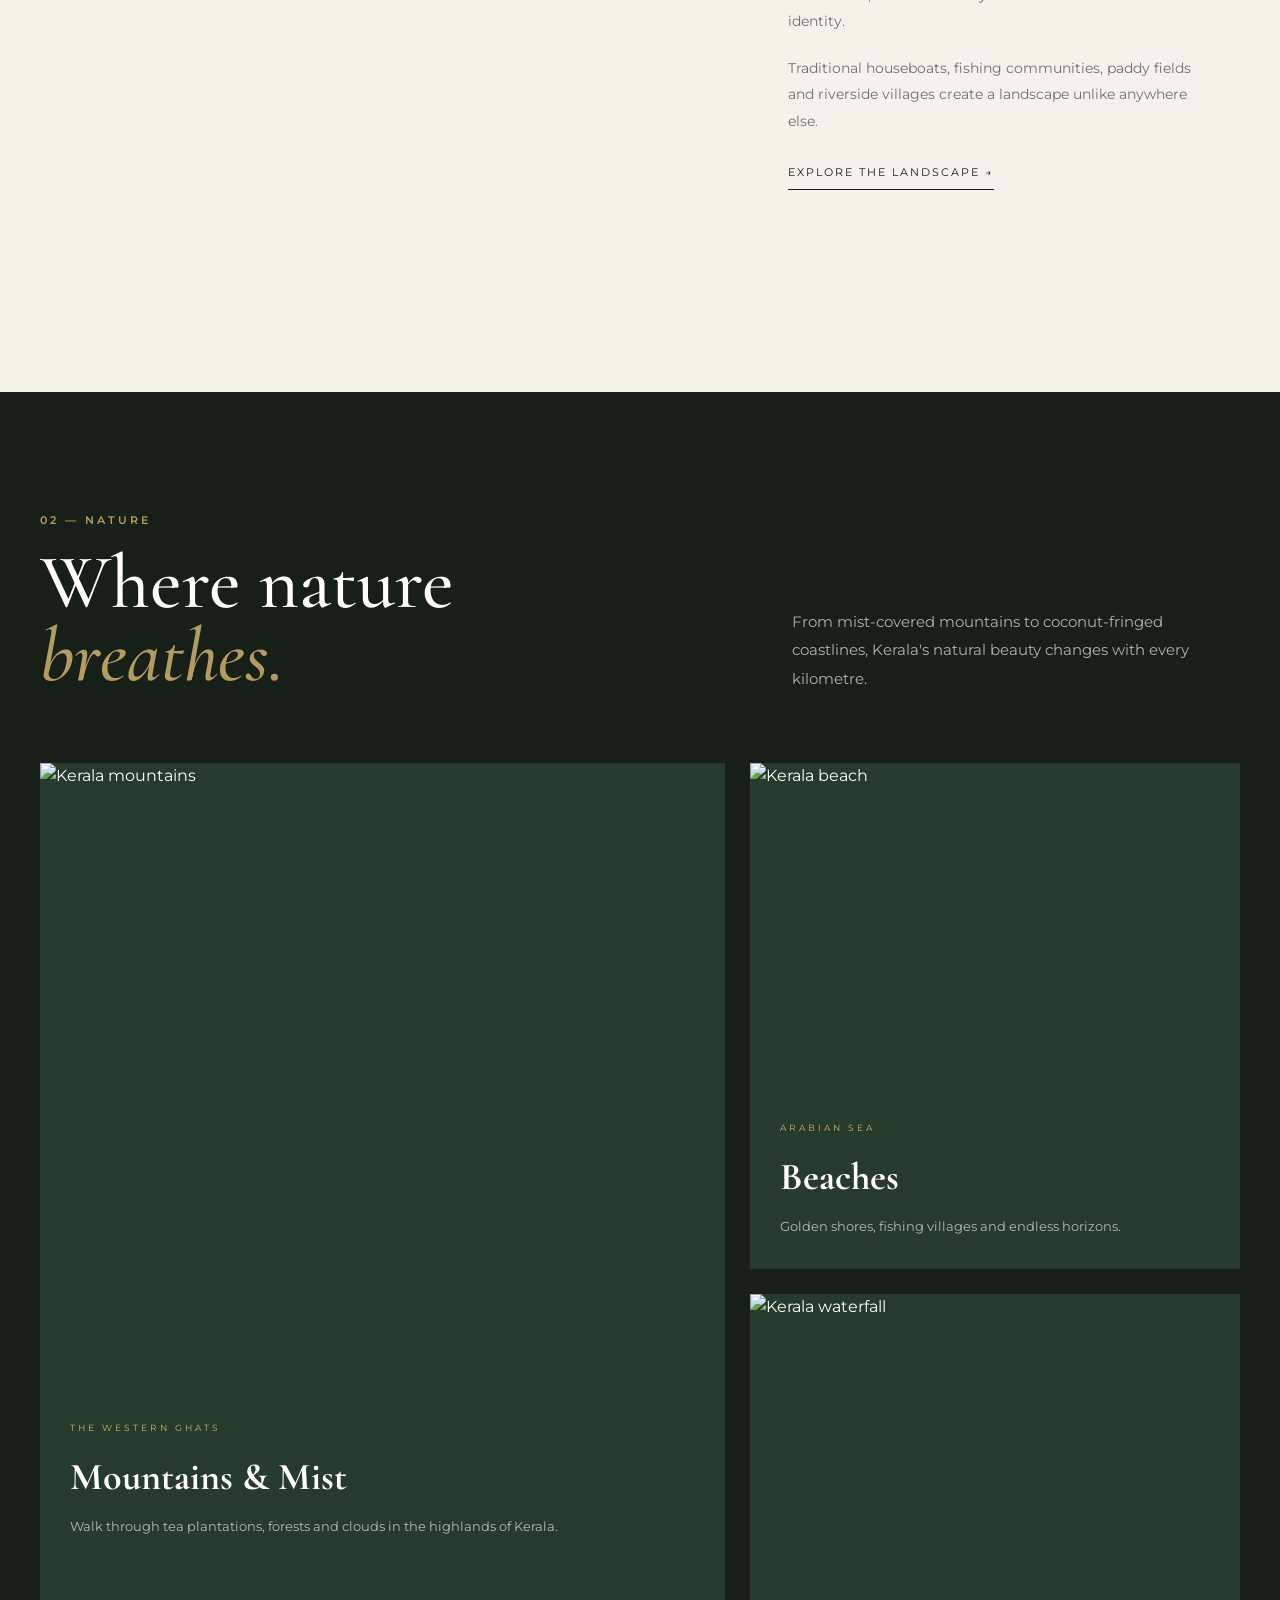
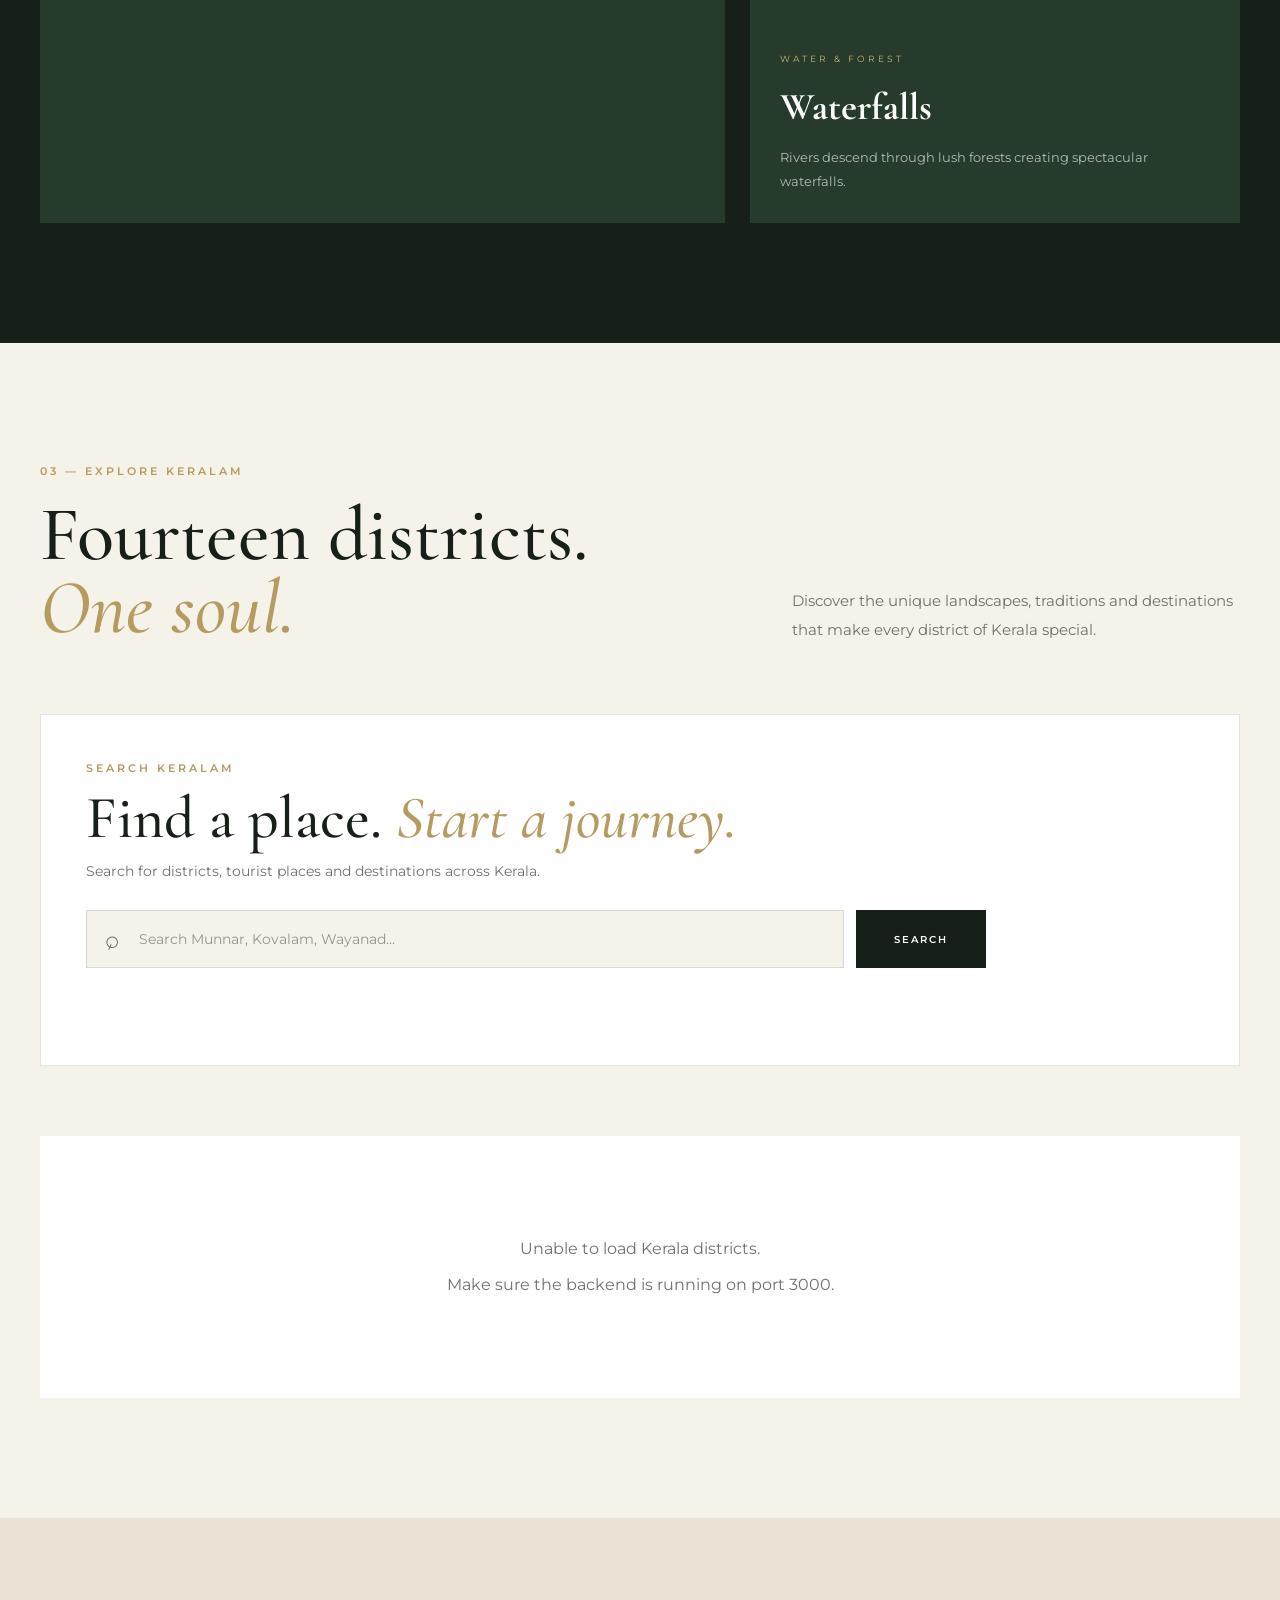
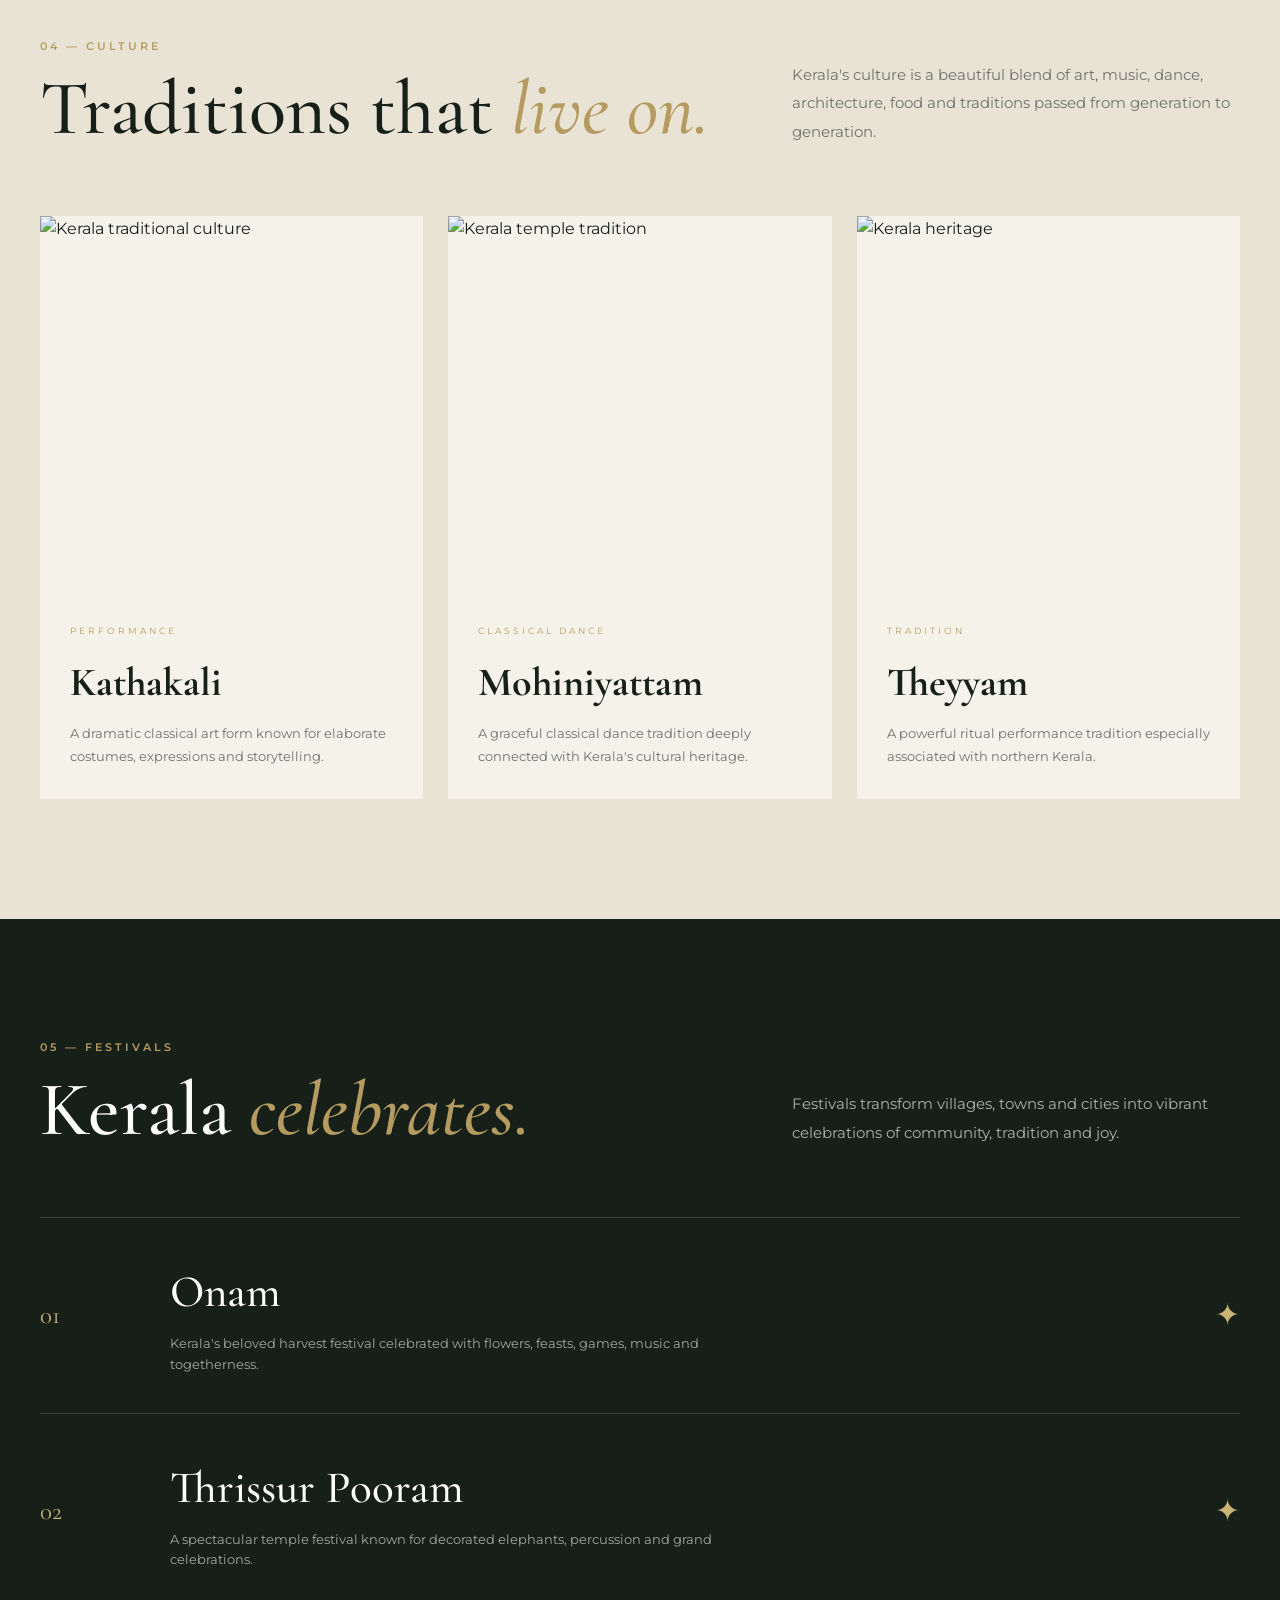
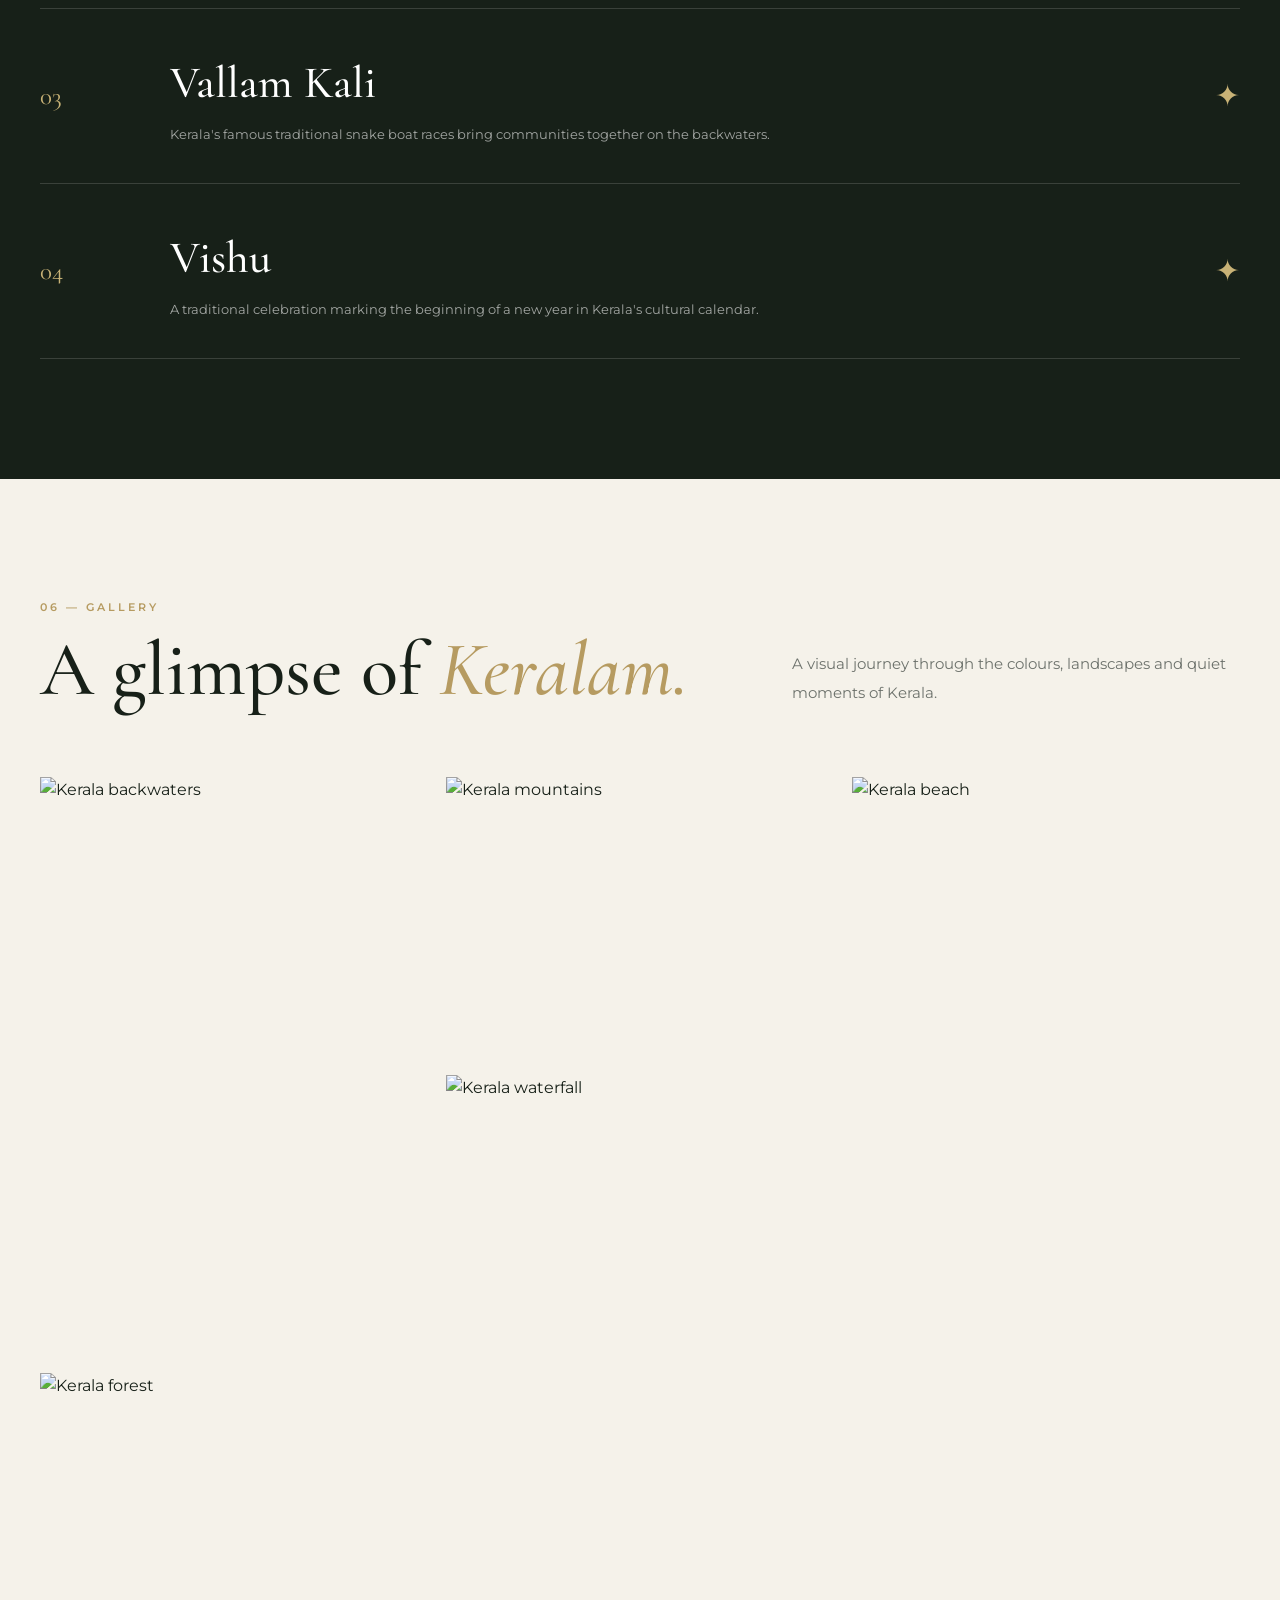
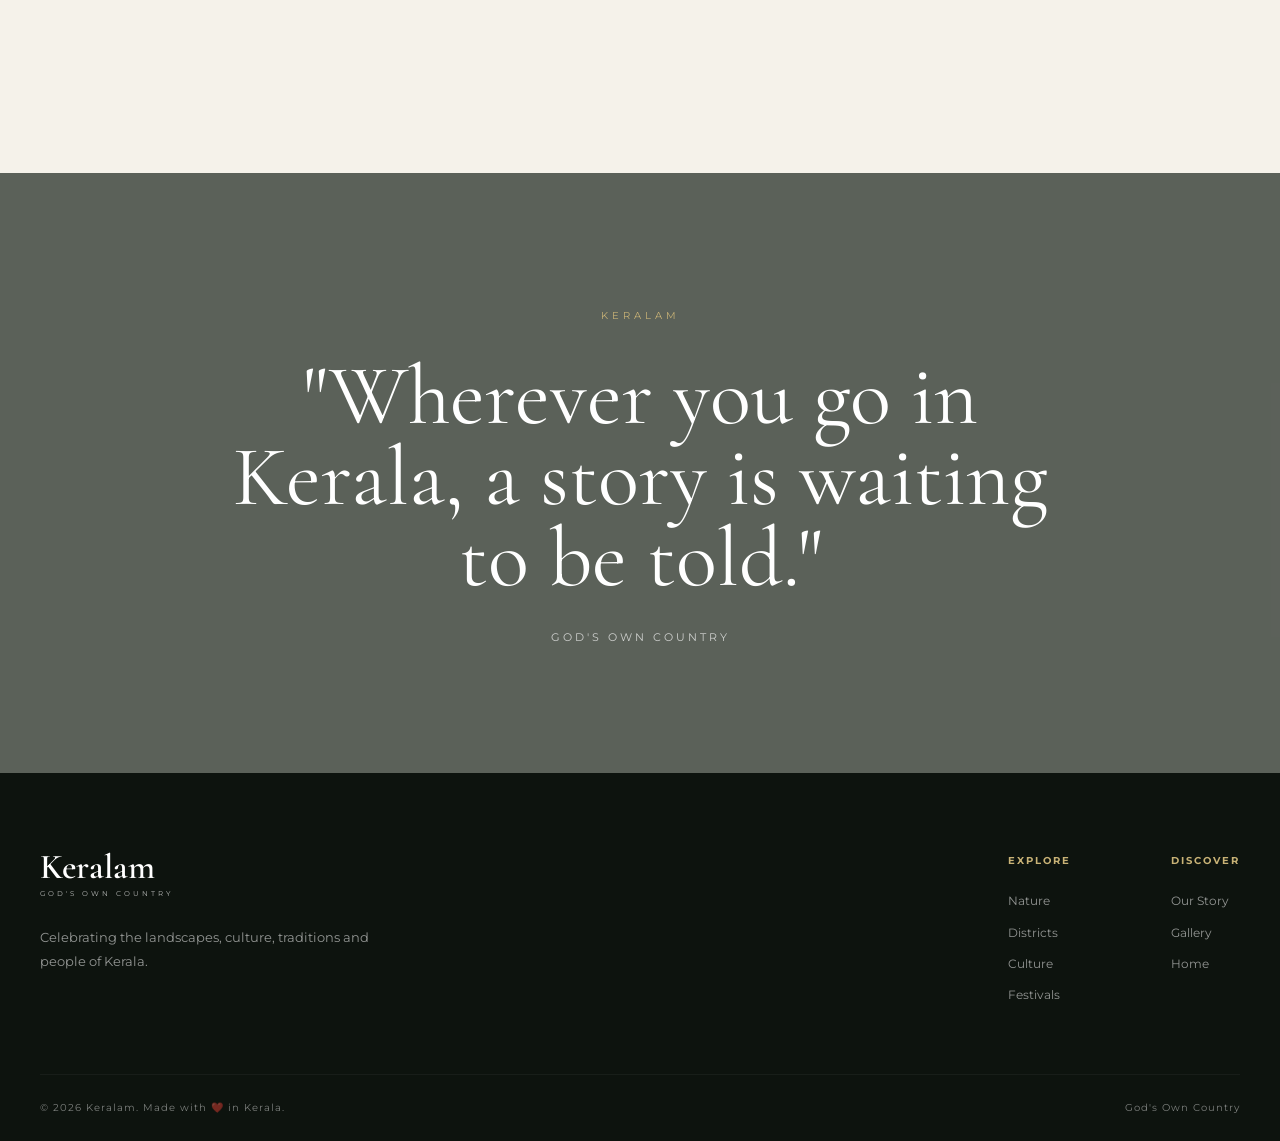
==== commit 2e4e887e: "Update Keralam website and backend" ====
--- a/index.html
+++ b/index.html
@@ -2,805 +2,1232 @@
 <html lang="en">
 
 <head>
+
     <meta charset="UTF-8">
 
-    <meta name="viewport"
-        content="width=device-width, initial-scale=1.0">
-
-    <meta name="description"
-        content="Keralam — Discover the culture, nature, traditions, festivals and timeless beauty of Kerala.">
-
-    <title>Keralam | Where Nature Meets Tradition</title>
+    <meta
+        name="viewport"
+        content="width=device-width, initial-scale=1.0"
+    >
+
+    <meta
+        name="description"
+        content="Keralam — Explore the culture, nature, traditions, festivals and destinations of Kerala."
+    >
+
+    <title>Keralam — God's Own Country</title>
+
 
     <!-- Google Fonts -->
+
     <link rel="preconnect" href="https://fonts.googleapis.com">
+
     <link rel="preconnect" href="https://fonts.gstatic.com" crossorigin>
 
     <link
-        href="https://fonts.googleapis.com/css2?family=Cormorant+Garamond:wght@400;500;600;700&family=Inter:wght@300;400;500;600;700&display=swap"
-        rel="stylesheet">
+        href="https://fonts.googleapis.com/css2?family=Cormorant+Garamond:wght@400;500;600;700&family=Montserrat:wght@300;400;500;600;700&display=swap"
+        rel="stylesheet"
+    >
+
 
     <!-- CSS -->
-    <link rel="stylesheet" href="style.css">
+
+    <link
+        rel="stylesheet"
+        href="style.css"
+    >
+
 </head>
 
+
 <body>
 
-    <!-- =========================
-         NAVIGATION
-    ========================== -->
-
-    <header class="navbar" id="navbar">
-
-        <a href="#home" class="logo">
-            <span class="logo-malayalam">കേരളം</span>
-            <span class="logo-english">KERΛLAM</span>
+
+<!-- ==================================================
+     NAVIGATION
+================================================== -->
+
+<header
+    class="navbar"
+    id="navbar"
+>
+
+    <div class="nav-container">
+
+
+        <a
+            href="#home"
+            class="logo"
+        >
+
+            <span class="logo-main">
+                Keralam
+            </span>
+
+            <span class="logo-sub">
+                God's Own Country
+            </span>
+
         </a>
 
-        <nav class="nav-links" id="navLinks">
-
-            <a href="#home">Home</a>
-            <a href="#story">Our Story</a>
-            <a href="#nature">Nature</a>
-            <a href="#culture">Culture</a>
-            <a href="#festivals">Festivals</a>
-            <a href="#gallery">Gallery</a>
+
+        <button
+            class="menu-btn"
+            id="menuBtn"
+            aria-label="Open navigation menu"
+        >
+
+            <span></span>
+            <span></span>
+            <span></span>
+
+        </button>
+
+
+        <nav
+            class="nav-links"
+            id="navLinks"
+        >
+
+            <a href="#home">
+                Home
+            </a>
+
+            <a href="#story">
+                Our Story
+            </a>
+
+            <a href="#nature">
+                Nature
+            </a>
+
+            <a href="#districts">
+                Districts
+            </a>
+
+            <a href="#culture">
+                Culture
+            </a>
+
+            <a href="#festivals">
+                Festivals
+            </a>
+
+            <a href="#gallery">
+                Gallery
+            </a>
 
         </nav>
 
-        <button class="menu-btn" id="menuBtn" aria-label="Open menu">
-            ☰
-        </button>
-
-    </header>
-
-
-    <!-- =========================
-         HERO SECTION
-    ========================== -->
-
-    <main>
-
-        <section class="hero" id="home">
-
-            <div class="hero-overlay"></div>
-
-            <div class="hero-content">
-
-                <p class="eyebrow">
-                    GOD'S OWN COUNTRY
+    </div>
+
+</header>
+
+
+
+<!-- ==================================================
+     HERO
+================================================== -->
+
+<main>
+
+
+<section
+    class="hero"
+    id="home"
+>
+
+
+    <div class="hero-background"></div>
+
+
+    <div class="hero-overlay"></div>
+
+
+    <div class="hero-content">
+
+
+        <p class="hero-eyebrow">
+            A JOURNEY THROUGH KERALA
+        </p>
+
+
+        <h1>
+
+            Welcome to
+
+            <span>
+                Keralam
+            </span>
+
+        </h1>
+
+
+        <p class="hero-description">
+
+            Where emerald forests meet
+            endless backwaters, ancient
+            traditions live beside modern
+            dreams, and every journey
+            becomes a story.
+
+        </p>
+
+
+        <div class="hero-buttons">
+
+            <a
+                href="#districts"
+                class="btn btn-primary"
+            >
+                Explore Keralam
+            </a>
+
+
+            <a
+                href="#story"
+                class="btn btn-outline"
+            >
+                Discover Our Story
+            </a>
+
+        </div>
+
+
+    </div>
+
+
+    <div class="hero-scroll">
+
+        <span>
+            SCROLL TO EXPLORE
+        </span>
+
+        <div class="scroll-line"></div>
+
+    </div>
+
+
+</section>
+
+
+
+<!-- ==================================================
+     INTRO / STORY
+================================================== -->
+
+<section
+    class="story section"
+    id="story"
+>
+
+
+    <div class="section-container">
+
+
+        <div class="section-heading">
+
+            <div>
+
+                <p class="small-heading">
+                    01 — OUR STORY
                 </p>
 
-                <h1>
-                    Where the
-                    <span>green meets the blue.</span>
-                </h1>
-
-                <p class="hero-description">
-                    A land of swaying palms, quiet ponds,
-                    ancient traditions, flowing rivers and
-                    festivals that bring an entire community together.
+                <h2>
+
+                    A land where
+                    <em>life flows</em>
+
+                    naturally.
+
+                </h2>
+
+            </div>
+
+
+            <p>
+
+                Kerala is more than a destination.
+                It is a feeling shaped by water,
+                forests, traditions, people and
+                generations of stories.
+
+            </p>
+
+        </div>
+
+
+        <div class="story-grid">
+
+
+            <div class="story-image large-image">
+
+                <img
+                    src="https://images.unsplash.com/photo-1602216056096-3b40cc0c9944?auto=format&fit=crop&w=1200&q=85"
+                    alt="Kerala backwaters"
+                >
+
+            </div>
+
+
+            <div class="story-text">
+
+                <p class="story-number">
+                    01
                 </p>
 
-                <div class="hero-buttons">
-
-                    <a href="#story" class="btn btn-primary">
-                        Discover Keralam
-                    </a>
-
-                    <a href="#gallery" class="btn btn-outline">
-                        Explore Gallery
-                    </a>
-
-                </div>
-
-            </div>
-
-            <div class="scroll-indicator">
-                <span></span>
-                Scroll to explore
-            </div>
-
-        </section>
-
-
-        <!-- =========================
-             INTRO / STORY
-        ========================== -->
-
-        <section class="story section" id="story">
-
-            <div class="section-container">
-
-                <div class="section-label">
-                    01 — THE LAND
-                </div>
-
-                <div class="story-grid">
-
-                    <div class="story-title">
-
-                        <p class="small-heading">
-                            MORE THAN A PLACE
-                        </p>
-
-                        <h2>
-                            Keralam is a
-                            <em>feeling.</em>
-                        </h2>
-
-                    </div>
-
-                    <div class="story-text">
-
-                        <p class="large-text">
-                            Between the Arabian Sea and the Western Ghats
-                            lies a land where nature and everyday life
-                            have always lived together.
-                        </p>
-
-                        <p>
-                            Here, a morning can begin beside a quiet pond,
-                            continue through a coconut-lined village,
-                            cross a flowing river and end beneath the
-                            lights of a temple festival.
-                        </p>
-
-                        <p>
-                            Keralam celebrates the simple things —
-                            rain falling on tiled roofs, the sound of
-                            oars touching water, the fragrance of spices,
-                            the rhythm of chenda and the warmth of people.
-                        </p>
-
-                        <a href="#nature" class="text-link">
-                            Walk into the landscape →
-                        </a>
-
-                    </div>
-
-                </div>
-
-            </div>
-
-        </section>
-
-
-        <!-- =========================
-             NATURE
-        ========================== -->
-
-        <section class="nature section" id="nature">
-
-            <div class="section-container">
-
-                <div class="section-heading">
-
-                    <div>
-                        <p class="small-heading">
-                            02 — NATURE
-                        </p>
-
-                        <h2>
-                            A landscape
-                            <em>alive.</em>
-                        </h2>
-                    </div>
+
+                <h3>
+                    A culture shaped by water.
+                </h3>
+
+
+                <p>
+
+                    From quiet village ponds to
+                    magnificent rivers and vast
+                    backwaters, water has always
+                    been at the heart of Kerala's
+                    identity.
+
+                </p>
+
+
+                <p>
+
+                    Traditional houseboats,
+                    fishing communities, paddy
+                    fields and riverside villages
+                    create a landscape unlike
+                    anywhere else.
+
+                </p>
+
+
+                <a
+                    href="#nature"
+                    class="text-link"
+                >
+                    Explore the landscape →
+                </a>
+
+            </div>
+
+
+        </div>
+
+
+    </div>
+
+
+</section>
+
+
+
+<!-- ==================================================
+     NATURE
+================================================== -->
+
+<section
+    class="nature section dark-section"
+    id="nature"
+>
+
+
+    <div class="section-container">
+
+
+        <div class="section-heading light-heading">
+
+            <div>
+
+                <p class="small-heading">
+                    02 — NATURE
+                </p>
+
+                <h2>
+
+                    Where nature
+                    <em>breathes.</em>
+
+                </h2>
+
+            </div>
+
+
+            <p>
+
+                From mist-covered mountains
+                to coconut-fringed coastlines,
+                Kerala's natural beauty changes
+                with every kilometre.
+
+            </p>
+
+        </div>
+
+
+        <div class="nature-grid">
+
+
+            <article class="nature-card large-card">
+
+                <div class="nature-image">
+
+                    <img
+                        src="https://images.unsplash.com/photo-1464822759023-fed622ff2c3b?auto=format&fit=crop&w=1200&q=85"
+                        alt="Kerala mountains"
+                        loading="lazy"
+                    >
+
+                </div>
+
+
+                <div class="nature-content">
+
+                    <span>
+                        THE WESTERN GHATS
+                    </span>
+
+                    <h3>
+                        Mountains & Mist
+                    </h3>
 
                     <p>
-                        From mist-covered mountains to peaceful
-                        waterways, Kerala's landscape changes
-                        beautifully from place to place.
+
+                        Walk through tea plantations,
+                        forests and clouds in the
+                        highlands of Kerala.
+
                     </p>
 
                 </div>
 
-
-                <div class="nature-grid">
-
-                    <!-- River -->
-
-                    <article class="nature-card nature-large">
-
-                        <img
-                            src="https://images.unsplash.com/photo-1602309231301-6c3b7d5f2a1f?auto=format&fit=crop&w=1200&q=85"
-                            alt="River surrounded by greenery"
-                            loading="lazy">
-
-                        <div class="card-overlay"></div>
-
-                        <div class="card-content">
-
-                            <span>RIVERS</span>
-
-                            <h3>
-                                The journey of water
-                            </h3>
-
-                            <p>
-                                Rivers quietly shape the landscape,
-                                connecting forests, villages and people.
-                            </p>
-
-                        </div>
-
-                    </article>
-
-
-                    <!-- Pond -->
-
-                    <article class="nature-card">
-
-                        <img
-                            src="https://images.unsplash.com/photo-1513836279014-a89f7a76ae86?auto=format&fit=crop&w=900&q=85"
-                            alt="Green tropical landscape"
-                            loading="lazy">
-
-                        <div class="card-overlay"></div>
-
-                        <div class="card-content">
-
-                            <span>PONDS</span>
-
-                            <h3>
-                                Quiet waters
-                            </h3>
-
-                            <p>
-                                Small ponds hidden among homes and
-                                greenery are part of Kerala's rural soul.
-                            </p>
-
-                        </div>
-
-                    </article>
-
-
-                    <!-- Well -->
-
-                    <article class="nature-card">
-
-                        <img
-                            src="https://images.unsplash.com/photo-1473445361085-b9a07f55608b?auto=format&fit=crop&w=900&q=85"
-                            alt="Traditional green surroundings"
-                            loading="lazy">
-
-                        <div class="card-overlay"></div>
-
-                        <div class="card-content">
-
-                            <span>WELLS</span>
-
-                            <h3>
-                                Water beneath home
-                            </h3>
-
-                            <p>
-                                Traditional wells tell stories of
-                                self-sustaining village life.
-                            </p>
-
-                        </div>
-
-                    </article>
-
-
-                    <!-- Backwaters -->
-
-                    <article class="nature-card nature-wide">
-
-                        <img
-                            src="https://images.unsplash.com/photo-1602216056096-3b40cc0c9944?auto=format&fit=crop&w=1400&q=85"
-                            alt="Kerala backwaters and houseboat"
-                            loading="lazy">
-
-                        <div class="card-overlay"></div>
-
-                        <div class="card-content">
-
-                            <span>BACKWATERS</span>
-
-                            <h3>
-                                Where life flows slowly
-                            </h3>
-
-                            <p>
-                                Canals, lagoons and backwaters create
-                                a unique rhythm of life.
-                            </p>
-
-                        </div>
-
-                    </article>
-
-                </div>
-
-            </div>
-
-        </section>
-
-
-        <!-- =========================
-             QUOTE
-        ========================== -->
-
-        <section class="quote-section">
-
-            <div class="quote-overlay"></div>
-
-            <div class="quote-content">
-
-                <span>THE SPIRIT OF KERALAM</span>
-
-                <blockquote>
-                    “Some places are visited.
-                    <br>
-                    Keralam is experienced.”
-                </blockquote>
-
-            </div>
-
-        </section>
-
-
-        <!-- =========================
-             CULTURE
-        ========================== -->
-
-        <section class="culture section" id="culture">
-
-            <div class="section-container">
-
-                <div class="section-label">
-                    03 — CULTURE
-                </div>
-
-                <div class="section-heading">
-
-                    <div>
-
-                        <p class="small-heading">
-                            LIVING HERITAGE
-                        </p>
-
-                        <h2>
-                            Traditions that
-                            <em>breathe.</em>
-                        </h2>
-
-                    </div>
+            </article>
+
+
+
+            <article class="nature-card">
+
+                <div class="nature-image">
+
+                    <img
+                        src="https://images.unsplash.com/photo-1507525428034-b723cf961d3e?auto=format&fit=crop&w=1000&q=85"
+                        alt="Kerala beach"
+                        loading="lazy"
+                    >
+
+                </div>
+
+
+                <div class="nature-content">
+
+                    <span>
+                        ARABIAN SEA
+                    </span>
+
+                    <h3>
+                        Beaches
+                    </h3>
 
                     <p>
-                        Kerala's culture lives through dance,
-                        music, architecture, food, rituals and
-                        stories passed from one generation to another.
+
+                        Golden shores, fishing
+                        villages and endless
+                        horizons.
+
                     </p>
 
                 </div>
 
-
-                <div class="culture-grid">
-
-                    <article class="culture-card">
-
-                        <div class="culture-image">
-
-                            <img
-                                src="https://images.unsplash.com/photo-1590077428593-a55bb07c4665?auto=format&fit=crop&w=900&q=85"
-                                alt="Traditional Indian cultural performance"
-                                loading="lazy">
-
-                        </div>
-
-                        <div class="culture-info">
-
-                            <span>01</span>
-
-                            <h3>
-                                Kathakali
-                            </h3>
-
-                            <p>
-                                A spectacular classical theatre tradition
-                                known for expressive eyes, elaborate
-                                costumes and powerful storytelling.
-                            </p>
-
-                        </div>
-
-                    </article>
-
-
-                    <article class="culture-card">
-
-                        <div class="culture-image">
-
-                            <img
-                                src="https://images.unsplash.com/photo-1531058020387-3be344556be6?auto=format&fit=crop&w=900&q=85"
-                                alt="Traditional festival performance"
-                                loading="lazy">
-
-                        </div>
-
-                        <div class="culture-info">
-
-                            <span>02</span>
-
-                            <h3>
-                                Theyyam
-                            </h3>
-
-                            <p>
-                                A powerful ritual performance deeply
-                                connected with the cultural traditions
-                                of northern Kerala.
-                            </p>
-
-                        </div>
-
-                    </article>
-
-
-                    <article class="culture-card">
-
-                        <div class="culture-image">
-
-                            <img
-                                src="https://images.unsplash.com/photo-1548013146-72479768bada?auto=format&fit=crop&w=900&q=85"
-                                alt="Traditional architecture"
-                                loading="lazy">
-
-                        </div>
-
-                        <div class="culture-info">
-
-                            <span>03</span>
-
-                            <h3>
-                                Nalukettu
-                            </h3>
-
-                            <p>
-                                Traditional Kerala homes built around
-                                a central courtyard, reflecting climate,
-                                architecture and family life.
-                            </p>
-
-                        </div>
-
-                    </article>
-
-                </div>
-
-            </div>
-
-        </section>
-
-
-        <!-- =========================
-             FESTIVALS
-        ========================== -->
-
-        <section class="festivals section" id="festivals">
-
-            <div class="section-container">
-
-                <div class="festival-header">
-
-                    <div>
-
-                        <p class="small-heading">
-                            04 — FESTIVALS
-                        </p>
-
-                        <h2>
-                            When the whole
-                            <em>land celebrates.</em>
-                        </h2>
-
-                    </div>
+            </article>
+
+
+
+            <article class="nature-card">
+
+                <div class="nature-image">
+
+                    <img
+                        src="https://images.unsplash.com/photo-1432405972618-c60b0225b8f9?auto=format&fit=crop&w=1000&q=85"
+                        alt="Kerala waterfall"
+                        loading="lazy"
+                    >
+
+                </div>
+
+
+                <div class="nature-content">
+
+                    <span>
+                        WATER & FOREST
+                    </span>
+
+                    <h3>
+                        Waterfalls
+                    </h3>
 
                     <p>
-                        Festivals transform villages, streets and
-                        temple grounds into places of music, colour,
-                        flowers and community.
+
+                        Rivers descend through
+                        lush forests creating
+                        spectacular waterfalls.
+
                     </p>
 
                 </div>
 
-
-                <div class="festival-list">
-
-                    <article class="festival-item">
-
-                        <div class="festival-number">
-                            01
-                        </div>
-
-                        <div class="festival-image">
-
-                            <img
-                                src="https://images.unsplash.com/photo-1593853564724-2c3e2e3c8f9f?auto=format&fit=crop&w=900&q=85"
-                                alt="Traditional Indian festival"
-                                loading="lazy">
-
-                        </div>
-
-                        <div class="festival-info">
-
-                            <h3>Onam</h3>
-
-                            <p>
-                                The harvest festival celebrated with
-                                pookkalam, sadya, traditional games
-                                and the spirit of togetherness.
-                            </p>
-
-                        </div>
-
-                    </article>
-
-
-                    <article class="festival-item">
-
-                        <div class="festival-number">
-                            02
-                        </div>
-
-                        <div class="festival-image">
-
-                            <img
-                                src="https://images.unsplash.com/photo-1604608672516-f1b9a2a0b6c6?auto=format&fit=crop&w=900&q=85"
-                                alt="Traditional cultural celebration"
-                                loading="lazy">
-
-                        </div>
-
-                        <div class="festival-info">
-
-                            <h3>Thrissur Pooram</h3>
-
-                            <p>
-                                A spectacular celebration of percussion,
-                                decorated elephants, umbrellas and
-                                community spirit.
-                            </p>
-
-                        </div>
-
-                    </article>
-
-
-                    <article class="festival-item">
-
-                        <div class="festival-number">
-                            03
-                        </div>
-
-                        <div class="festival-image">
-
-                            <img
-                                src="https://images.unsplash.com/photo-1606293926075-69a00dbfde81?auto=format&fit=crop&w=900&q=85"
-                                alt="Traditional boat race"
-                                loading="lazy">
-
-                        </div>
-
-                        <div class="festival-info">
-
-                            <h3>Vallam Kali</h3>
-
-                            <p>
-                                Traditional boat races where long snake
-                                boats glide through Kerala's waterways
-                                to the rhythm of songs and oars.
-                            </p>
-
-                        </div>
-
-                    </article>
-
-                </div>
-
-            </div>
-
-        </section>
-
-
-        <!-- =========================
-             GALLERY
-        ========================== -->
-
-        <section class="gallery section" id="gallery">
-
-            <div class="section-container">
-
-                <div class="section-heading">
-
-                    <div>
-
-                        <p class="small-heading">
-                            05 — GALLERY
-                        </p>
-
-                        <h2>
-                            Glimpses of
-                            <em>Keralam.</em>
-                        </h2>
-
-                    </div>
+            </article>
+
+
+        </div>
+
+
+    </div>
+
+
+</section>
+
+
+
+<!-- ==================================================
+     DISTRICTS
+================================================== -->
+
+<section
+    class="districts section"
+    id="districts"
+>
+
+
+    <div class="section-container">
+
+
+        <div class="section-heading">
+
+            <div>
+
+                <p class="small-heading">
+                    03 — EXPLORE KERALAM
+                </p>
+
+
+                <h2>
+
+                    Fourteen districts.
+
+                    <em>
+                        One soul.
+                    </em>
+
+                </h2>
+
+            </div>
+
+
+            <p>
+
+                Discover the unique landscapes,
+                traditions and destinations
+                that make every district of
+                Kerala special.
+
+            </p>
+
+        </div>
+
+
+
+
+        <!-- ==================================================
+             KERALA SEARCH
+        ================================================== -->
+
+        <div class="kerala-search">
+
+            <div class="search-heading">
+                <p class="small-heading">SEARCH KERALAM</p>
+                <h3>Find a place. <em>Start a journey.</em></h3>
+                <p>Search for districts, tourist places and destinations across Kerala.</p>
+            </div>
+
+            <form class="search-form" id="searchForm">
+                <div class="search-input-wrap">
+                    <span class="search-icon">⌕</span>
+                    <input
+                        type="search"
+                        id="searchInput"
+                        placeholder="Search Munnar, Kovalam, Wayanad..."
+                        autocomplete="off"
+                    >
+                    <button type="button" class="search-clear" id="searchClear" aria-label="Clear search">×</button>
+                </div>
+                <button type="submit" class="search-button">Search</button>
+            </form>
+
+            <div class="search-status" id="searchStatus" aria-live="polite"></div>
+
+            <div class="search-results" id="searchResults"></div>
+
+        </div>
+
+        <div
+            class="district-grid"
+            id="districtGrid"
+        >
+
+            <div class="district-loading">
+
+                <div class="loading-spinner"></div>
+
+                <p>
+                    Discovering the districts
+                    of Keralam...
+                </p>
+
+            </div>
+
+        </div>
+
+
+    </div>
+
+
+</section>
+
+
+
+<!-- ==================================================
+     CULTURE
+================================================== -->
+
+<section
+    class="culture section"
+    id="culture"
+>
+
+
+    <div class="section-container">
+
+
+        <div class="section-heading">
+
+            <div>
+
+                <p class="small-heading">
+                    04 — CULTURE
+                </p>
+
+
+                <h2>
+
+                    Traditions that
+                    <em>live on.</em>
+
+                </h2>
+
+            </div>
+
+
+            <p>
+
+                Kerala's culture is a beautiful
+                blend of art, music, dance,
+                architecture, food and traditions
+                passed from generation to generation.
+
+            </p>
+
+        </div>
+
+
+
+        <div class="culture-grid">
+
+
+            <article class="culture-card">
+
+                <div class="culture-image">
+
+                    <img
+                        src="https://images.unsplash.com/photo-1548013146-72479768bada?auto=format&fit=crop&w=1000&q=85"
+                        alt="Kerala traditional culture"
+                        loading="lazy"
+                    >
+
+                </div>
+
+
+                <div class="culture-content">
+
+                    <span>
+                        PERFORMANCE
+                    </span>
+
+                    <h3>
+                        Kathakali
+                    </h3>
 
                     <p>
-                        Every frame tells a story —
-                        of rain, earth, water and people.
+
+                        A dramatic classical art
+                        form known for elaborate
+                        costumes, expressions and
+                        storytelling.
+
                     </p>
 
                 </div>
 
-
-                <div class="gallery-grid">
-
-                    <div class="gallery-item gallery-tall">
-
-                        <img
-                            src="https://images.unsplash.com/photo-1593693397690-362cb9666fc2?auto=format&fit=crop&w=900&q=85"
-                            alt="Kerala landscape"
-                            loading="lazy">
-
-                    </div>
-
-
-                    <div class="gallery-item">
-
-                        <img
-                            src="https://www.wildnatureimages.com/images/xl/070620-014-The-Tetons.webp"
-                            alt="Green mountains"
-                            loading="lazy">
-
-                    </div>
-
-
-                    <div class="gallery-item">
-
-                        <img
-                            src="https://images.unsplash.com/photo-1593693397690-362cb9666fc2?auto=format&fit=crop&w=900&q=85"
-                            alt="Tropical Kerala landscape"
-                            loading="lazy">
-
-                    </div>
-
-
-                    <div class="gallery-item gallery-wide">
-
-                        <img
-                            src="https://images.unsplash.com/photo-1602216056096-3b40cc0c9944?auto=format&fit=crop&w=1400&q=85"
-                            alt="Kerala backwaters"
-                            loading="lazy">
-
-                    </div>
-
-
-                    <div class="gallery-item">
-
-                        <img
-                            src="https://images.unsplash.com/photo-1470770841072-f978cf4d019e?auto=format&fit=crop&w=900&q=85"
-                            alt="Lush green landscape"
-                            loading="lazy">
-
-                    </div>
-
-
-                    <div class="gallery-item">
-
-                        <img
-                            src="https://images.unsplash.com/photo-1500534623283-312aade485b7?auto=format&fit=crop&w=900&q=85"
-                            alt="Mountain landscape"
-                            loading="lazy">
-
-                    </div>
-
-                </div>
-
-            </div>
-
-        </section>
-
-
-        <!-- =========================
-             FINAL CTA
-        ========================== -->
-
-        <section class="final-section">
-
-            <div class="final-overlay"></div>
-
-            <div class="final-content">
+            </article>
+
+
+
+            <article class="culture-card">
+
+                <div class="culture-image">
+
+                    <img
+                        src="https://images.unsplash.com/photo-1548013146-72479768bada?auto=format&fit=crop&w=1000&q=85"
+                        alt="Kerala temple tradition"
+                        loading="lazy"
+                    >
+
+                </div>
+
+
+                <div class="culture-content">
+
+                    <span>
+                        CLASSICAL DANCE
+                    </span>
+
+                    <h3>
+                        Mohiniyattam
+                    </h3>
+
+                    <p>
+
+                        A graceful classical dance
+                        tradition deeply connected
+                        with Kerala's cultural heritage.
+
+                    </p>
+
+                </div>
+
+            </article>
+
+
+
+            <article class="culture-card">
+
+                <div class="culture-image">
+
+                    <img
+                        src="https://images.unsplash.com/photo-1548013146-72479768bada?auto=format&fit=crop&w=1000&q=85"
+                        alt="Kerala heritage"
+                        loading="lazy"
+                    >
+
+                </div>
+
+
+                <div class="culture-content">
+
+                    <span>
+                        TRADITION
+                    </span>
+
+                    <h3>
+                        Theyyam
+                    </h3>
+
+                    <p>
+
+                        A powerful ritual performance
+                        tradition especially associated
+                        with northern Kerala.
+
+                    </p>
+
+                </div>
+
+            </article>
+
+
+
+        </div>
+
+
+    </div>
+
+
+</section>
+
+
+
+<!-- ==================================================
+     FESTIVALS
+================================================== -->
+
+<section
+    class="festivals section dark-section"
+    id="festivals"
+>
+
+
+    <div class="section-container">
+
+
+        <div class="section-heading light-heading">
+
+            <div>
 
                 <p class="small-heading">
-                    THIS IS KERALAM
+                    05 — FESTIVALS
                 </p>
 
+
                 <h2>
-                    Come for the
-                    <span>beauty.</span>
-                    <br>
-                    Stay for the
-                    <span>stories.</span>
+
+                    Kerala
+                    <em>celebrates.</em>
+
                 </h2>
 
-                <a href="#home" class="btn btn-primary">
-                    Back to the beginning ↑
+            </div>
+
+
+            <p>
+
+                Festivals transform villages,
+                towns and cities into vibrant
+                celebrations of community,
+                tradition and joy.
+
+            </p>
+
+        </div>
+
+
+
+        <div class="festival-list">
+
+
+            <article class="festival-item">
+
+                <div class="festival-number">
+                    01
+                </div>
+
+
+                <div class="festival-main">
+
+                    <h3>
+                        Onam
+                    </h3>
+
+                    <p>
+
+                        Kerala's beloved harvest
+                        festival celebrated with
+                        flowers, feasts, games,
+                        music and togetherness.
+
+                    </p>
+
+                </div>
+
+
+                <div class="festival-symbol">
+                    ✦
+                </div>
+
+            </article>
+
+
+
+            <article class="festival-item">
+
+                <div class="festival-number">
+                    02
+                </div>
+
+
+                <div class="festival-main">
+
+                    <h3>
+                        Thrissur Pooram
+                    </h3>
+
+                    <p>
+
+                        A spectacular temple festival
+                        known for decorated elephants,
+                        percussion and grand celebrations.
+
+                    </p>
+
+                </div>
+
+
+                <div class="festival-symbol">
+                    ✦
+                </div>
+
+            </article>
+
+
+
+            <article class="festival-item">
+
+                <div class="festival-number">
+                    03
+                </div>
+
+
+                <div class="festival-main">
+
+                    <h3>
+                        Vallam Kali
+                    </h3>
+
+                    <p>
+
+                        Kerala's famous traditional
+                        snake boat races bring
+                        communities together on
+                        the backwaters.
+
+                    </p>
+
+                </div>
+
+
+                <div class="festival-symbol">
+                    ✦
+                </div>
+
+            </article>
+
+
+
+            <article class="festival-item">
+
+                <div class="festival-number">
+                    04
+                </div>
+
+
+                <div class="festival-main">
+
+                    <h3>
+                        Vishu
+                    </h3>
+
+                    <p>
+
+                        A traditional celebration
+                        marking the beginning of
+                        a new year in Kerala's
+                        cultural calendar.
+
+                    </p>
+
+                </div>
+
+
+                <div class="festival-symbol">
+                    ✦
+                </div>
+
+            </article>
+
+
+        </div>
+
+
+    </div>
+
+
+</section>
+
+
+
+<!-- ==================================================
+     GALLERY
+================================================== -->
+
+<section
+    class="gallery section"
+    id="gallery"
+>
+
+
+    <div class="section-container">
+
+
+        <div class="section-heading">
+
+            <div>
+
+                <p class="small-heading">
+                    06 — GALLERY
+                </p>
+
+
+                <h2>
+
+                    A glimpse of
+                    <em>Keralam.</em>
+
+                </h2>
+
+            </div>
+
+
+            <p>
+
+                A visual journey through
+                the colours, landscapes and
+                quiet moments of Kerala.
+
+            </p>
+
+        </div>
+
+
+
+        <div class="gallery-grid">
+
+
+            <div class="gallery-item gallery-large">
+
+                <img
+                    src="https://images.unsplash.com/photo-1602216056096-3b40cc0c9944?auto=format&fit=crop&w=1200&q=85"
+                    alt="Kerala backwaters"
+                    loading="lazy"
+                >
+
+            </div>
+
+
+            <div class="gallery-item">
+
+                <img
+                    src="https://images.unsplash.com/photo-1464822759023-fed622ff2c3b?auto=format&fit=crop&w=900&q=85"
+                    alt="Kerala mountains"
+                    loading="lazy"
+                >
+
+            </div>
+
+
+            <div class="gallery-item">
+
+                <img
+                    src="https://images.unsplash.com/photo-1507525428034-b723cf961d3e?auto=format&fit=crop&w=900&q=85"
+                    alt="Kerala beach"
+                    loading="lazy"
+                >
+
+            </div>
+
+
+            <div class="gallery-item">
+
+                <img
+                    src="https://images.unsplash.com/photo-1432405972618-c60b0225b8f9?auto=format&fit=crop&w=900&q=85"
+                    alt="Kerala waterfall"
+                    loading="lazy"
+                >
+
+            </div>
+
+
+            <div class="gallery-item gallery-wide">
+
+                <img
+                    src="https://images.unsplash.com/photo-1441974231531-c6227db76b6e?auto=format&fit=crop&w=1200&q=85"
+                    alt="Kerala forest"
+                    loading="lazy"
+                >
+
+            </div>
+
+
+        </div>
+
+
+    </div>
+
+
+</section>
+
+
+
+<!-- ==================================================
+     QUOTE
+================================================== -->
+
+<section class="quote-section">
+
+
+    <div class="quote-overlay"></div>
+
+
+    <div class="quote-content">
+
+
+        <span>
+            KERALAM
+        </span>
+
+
+        <blockquote>
+
+            "Wherever you go in Kerala,
+            a story is waiting to be told."
+
+        </blockquote>
+
+
+        <p>
+            God's Own Country
+        </p>
+
+
+    </div>
+
+
+</section>
+
+
+
+<!-- ==================================================
+     FOOTER
+================================================== -->
+
+<footer class="footer">
+
+
+    <div class="footer-container">
+
+
+        <div class="footer-brand">
+
+            <a
+                href="#home"
+                class="logo footer-logo"
+            >
+
+                <span class="logo-main">
+                    Keralam
+                </span>
+
+                <span class="logo-sub">
+                    God's Own Country
+                </span>
+
+            </a>
+
+
+            <p>
+
+                Celebrating the landscapes,
+                culture, traditions and people
+                of Kerala.
+
+            </p>
+
+        </div>
+
+
+
+        <div class="footer-links">
+
+
+            <div>
+
+                <h4>
+                    Explore
+                </h4>
+
+                <a href="#nature">
+                    Nature
                 </a>
 
-            </div>
-
-        </section>
-
-    </main>
-
-
-    <!-- =========================
-         FOOTER
-    ========================== -->
-
-    <footer>
-
-        <div class="footer-container">
-
-            <div class="footer-brand">
-
-                <span class="logo-malayalam">
-                    കേരളം
-                </span>
-
-                <h3>
-                    KERΛLAM
-                </h3>
-
-                <p>
-                    Where nature meets tradition.
-                </p>
-
-            </div>
-
-
-            <div class="footer-links">
-
-                <a href="#home">Home</a>
-                <a href="#story">Story</a>
-                <a href="#nature">Nature</a>
-                <a href="#culture">Culture</a>
-                <a href="#festivals">Festivals</a>
-
-            </div>
-
-
-            <div class="footer-note">
-
-                <p>
-                    A digital tribute to Kerala,
-                    its people, culture and landscapes.
-                </p>
-
-            </div>
-
-        </div>
-
-
-        <div class="footer-bottom">
-
-            <p>
-                © 2026 Keralam. Made with ❤️ in Kerala.
-            </p>
-
-        </div>
-
-    </footer>
-
-
-    <!-- JavaScript -->
-    <script src="script.js"></script>
+                <a href="#districts">
+                    Districts
+                </a>
+
+                <a href="#culture">
+                    Culture
+                </a>
+
+                <a href="#festivals">
+                    Festivals
+                </a>
+
+            </div>
+
+
+
+            <div>
+
+                <h4>
+                    Discover
+                </h4>
+
+                <a href="#story">
+                    Our Story
+                </a>
+
+                <a href="#gallery">
+                    Gallery
+                </a>
+
+                <a href="#home">
+                    Home
+                </a>
+
+            </div>
+
+
+        </div>
+
+
+    </div>
+
+
+    <div class="footer-bottom">
+
+        <p>
+            © 2026 Keralam. Made with ❤️ in Kerala.
+        </p>
+
+        <span>
+            God's Own Country
+        </span>
+
+    </div>
+
+
+</footer>
+
+
+</main>
+
+
+
+<!-- ==================================================
+     JAVASCRIPT
+================================================== -->
+
+<script src="script.js"></script>
+
 
 </body>
 
-</html>
+</html>
--- a/style.css
+++ b/style.css
@@ -1,6 +1,12 @@
-/* =========================================
+/* ==================================================
+   KERALAM — GOD'S OWN COUNTRY
+   COMPLETE WEBSITE STYLES
+================================================== */
+
+
+/* ==================================================
    RESET
-========================================= */
+================================================== */
 
 * {
     margin: 0;
@@ -8,111 +14,142 @@
     box-sizing: border-box;
 }
 
+
 html {
     scroll-behavior: smooth;
 }
 
+
 body {
-    font-family: "Inter", sans-serif;
-    background: #f4f1e8;
-    color: #17231d;
+    font-family: "Montserrat", sans-serif;
+    background: #f5f2ea;
+    color: #172018;
+    line-height: 1.6;
     overflow-x: hidden;
 }
+
 
 img {
     display: block;
     width: 100%;
 }
 
+
 a {
     color: inherit;
     text-decoration: none;
 }
 
+
 button {
     font-family: inherit;
 }
 
 
-/* =========================================
+::selection {
+    background: #172018;
+    color: #f5f2ea;
+}
+
+
+
+/* ==================================================
    VARIABLES
-========================================= */
+================================================== */
 
 :root {
 
-    --green-dark: #12372a;
-    --green: #245c43;
-    --green-light: #6d8f62;
-
-    --cream: #f4f1e8;
-    --cream-dark: #e8e2d2;
-
-    --gold: #c99a4a;
-
-    --black: #17231d;
+    --green: #172018;
+
+    --green-light: #263b2b;
+
+    --cream: #f5f2ea;
+
+    --cream-dark: #e9e3d5;
+
     --white: #ffffff;
 
-    --serif: "Cormorant Garamond", serif;
-    --sans: "Inter", sans-serif;
-
-    --max-width: 1250px;
-}
-
-
-/* =========================================
-   GENERAL
-========================================= */
+    --gold: #b69b61;
+
+    --gray: #6d726c;
+
+    --border: rgba(23, 32, 24, 0.12);
+
+    --dark-border: rgba(255, 255, 255, 0.15);
+
+}
+
+
+
+/* ==================================================
+   COMMON
+================================================== */
 
 .section {
     padding: 120px 0;
 }
 
+
 .section-container {
-    width: min(90%, var(--max-width));
-    margin: auto;
-}
+    width: min(1200px, calc(100% - 60px));
+    margin: 0 auto;
+}
+
 
 .small-heading {
     font-size: 11px;
-    font-weight: 700;
+    font-weight: 600;
     letter-spacing: 3px;
     color: var(--gold);
-    margin-bottom: 20px;
-}
-
-.section-label {
-    font-size: 11px;
-    letter-spacing: 3px;
-    font-weight: 700;
-    color: #777;
+}
+
+
+.section-heading {
+    display: grid;
+    grid-template-columns: 1.2fr 0.8fr;
+    gap: 80px;
+    align-items: end;
     margin-bottom: 70px;
 }
 
-h1,
-h2,
-h3 {
-    font-family: var(--serif);
+
+.section-heading h2 {
+    font-family: "Cormorant Garamond", serif;
+    font-size: clamp(48px, 6vw, 82px);
     font-weight: 500;
-}
-
-h2 {
-    font-size: clamp(55px, 7vw, 100px);
-    line-height: .9;
-}
-
-h2 em {
-    color: var(--green);
+    line-height: 0.95;
+    margin-top: 18px;
+}
+
+
+.section-heading h2 em {
     font-style: italic;
-}
-
-p {
-    line-height: 1.8;
-}
-
-
-/* =========================================
+    color: var(--gold);
+}
+
+
+.section-heading > p {
+    max-width: 450px;
+    color: var(--gray);
+    font-size: 15px;
+    line-height: 1.9;
+}
+
+
+.light-heading h2 {
+    color: var(--white);
+}
+
+
+.light-heading > p {
+    color: rgba(255,255,255,.65);
+}
+
+
+
+/* ==================================================
    NAVBAR
-========================================= */
+================================================== */
 
 .navbar {
     position: fixed;
@@ -120,422 +157,1368 @@
     left: 0;
 
     width: 100%;
-    height: 90px;
+
+    z-index: 1000;
+
+    padding: 28px 0;
+
+    transition: .4s ease;
+}
+
+
+.navbar.scrolled {
+    padding: 16px 0;
+    background: rgba(23,32,24,.96);
+    backdrop-filter: blur(12px);
+}
+
+
+.nav-container {
+    width: min(1300px, calc(100% - 60px));
+
+    margin: auto;
 
     display: flex;
+
+    justify-content: space-between;
+
     align-items: center;
-    justify-content: space-between;
-
-    padding: 0 5%;
-
-    z-index: 1000;
-
-    color: white;
-
-    transition:
-        background .4s ease,
-        color .4s ease,
-        box-shadow .4s ease;
-}
-
-.navbar.scrolled {
-    background: rgba(244, 241, 232, .96);
-    backdrop-filter: blur(15px);
-
-    color: var(--green-dark);
-
-    box-shadow:
-        0 10px 30px rgba(0, 0, 0, .08);
-}
+}
+
 
 .logo {
     display: flex;
+
     flex-direction: column;
-    line-height: 1;
-}
-
-.logo-malayalam {
-    font-family: var(--serif);
-    font-size: 20px;
-}
-
-.logo-english {
-    font-size: 9px;
-    letter-spacing: 4px;
-    font-weight: 700;
-    margin-top: 5px;
-}
+
+    color: white;
+}
+
+
+.logo-main {
+    font-family: "Cormorant Garamond", serif;
+
+    font-size: 35px;
+
+    line-height: .8;
+
+    font-weight: 600;
+}
+
+
+.logo-sub {
+    font-size: 7px;
+
+    letter-spacing: 3px;
+
+    margin-top: 7px;
+
+    opacity: .7;
+
+    text-transform: uppercase;
+}
+
 
 .nav-links {
     display: flex;
-    gap: 30px;
-}
+
+    gap: 32px;
+
+    align-items: center;
+}
+
 
 .nav-links a {
-    font-size: 12px;
-    font-weight: 500;
-    letter-spacing: .5px;
+    color: white;
+
+    font-size: 11px;
+
+    letter-spacing: 1.5px;
+
+    text-transform: uppercase;
+
+    opacity: .8;
+
+    transition: .3s ease;
+
     position: relative;
 }
+
 
 .nav-links a::after {
     content: "";
 
     position: absolute;
+
     left: 0;
-    bottom: -7px;
+
+    bottom: -8px;
 
     width: 0;
+
     height: 1px;
 
-    background: currentColor;
-
-    transition: width .3s ease;
-}
+    background: white;
+
+    transition: .3s ease;
+}
+
+
+.nav-links a:hover {
+    opacity: 1;
+}
+
 
 .nav-links a:hover::after {
     width: 100%;
 }
 
+
 .menu-btn {
     display: none;
 
     border: none;
+
     background: none;
 
-    color: inherit;
-
-    font-size: 28px;
     cursor: pointer;
 }
 
 
-/* =========================================
+.menu-btn span {
+    display: block;
+
+    width: 25px;
+
+    height: 2px;
+
+    background: white;
+
+    margin: 5px;
+}
+
+
+
+/* ==================================================
    HERO
-========================================= */
+================================================== */
 
 .hero {
     height: 100vh;
+
     min-height: 700px;
 
     position: relative;
 
     display: flex;
+
     align-items: center;
 
+    justify-content: center;
+
     color: white;
+
+    overflow: hidden;
+}
+
+
+.hero-background {
+    position: absolute;
+
+    inset: 0;
 
     background-image:
         url("https://images.unsplash.com/photo-1602216056096-3b40cc0c9944?auto=format&fit=crop&w=2200&q=90");
 
     background-size: cover;
+
     background-position: center;
-}
+
+    animation: heroZoom 15s ease-in-out infinite alternate;
+}
+
+
+@keyframes heroZoom {
+
+    from {
+        transform: scale(1);
+    }
+
+    to {
+        transform: scale(1.08);
+    }
+
+}
+
 
 .hero-overlay {
     position: absolute;
+
     inset: 0;
 
     background:
         linear-gradient(
             90deg,
-            rgba(7, 31, 22, .85),
-            rgba(7, 31, 22, .35),
-            rgba(7, 31, 22, .1)
+            rgba(0,0,0,.72),
+            rgba(0,0,0,.2)
         );
 }
+
 
 .hero-content {
     position: relative;
+
     z-index: 2;
 
-    width: min(90%, 1250px);
+    width: min(1200px, calc(100% - 60px));
+
     margin: auto;
-
-    padding-top: 70px;
-}
-
-.eyebrow {
+}
+
+
+.hero-eyebrow {
     font-size: 11px;
-    letter-spacing: 5px;
-    font-weight: 600;
-
-    color: #e8c477;
+
+    letter-spacing: 4px;
 
     margin-bottom: 25px;
-}
+
+    color: #e1cf9e;
+}
+
 
 .hero h1 {
-    font-size: clamp(70px, 9vw, 150px);
-    line-height: .78;
+    font-family: "Cormorant Garamond", serif;
+
+    font-size: clamp(75px, 12vw, 170px);
+
+    line-height: .75;
+
+    font-weight: 500;
 
     max-width: 900px;
 }
+
 
 .hero h1 span {
     display: block;
 
-    color: #e7c77e;
-
     font-style: italic;
-}
+
+    color: #d0b878;
+
+    margin-left: 110px;
+}
+
 
 .hero-description {
-    max-width: 580px;
+    max-width: 500px;
 
     margin-top: 45px;
 
-    font-size: 16px;
-
-    color: rgba(255, 255, 255, .85);
-}
+    font-size: 15px;
+
+    line-height: 1.9;
+
+    color: rgba(255,255,255,.8);
+}
+
 
 .hero-buttons {
     display: flex;
+
     gap: 15px;
 
-    margin-top: 40px;
-}
+    margin-top: 35px;
+}
+
 
 .btn {
-    display: inline-flex;
-
-    align-items: center;
-    justify-content: center;
-
-    min-width: 170px;
-
-    padding: 15px 25px;
-
-    border-radius: 50px;
-
-    font-size: 12px;
-    font-weight: 600;
-
-    transition:
-        transform .3s ease,
-        background .3s ease;
-}
-
-.btn:hover {
-    transform: translateY(-4px);
-}
+    padding: 15px 28px;
+
+    font-size: 11px;
+
+    letter-spacing: 1.5px;
+
+    text-transform: uppercase;
+
+    transition: .3s ease;
+}
+
 
 .btn-primary {
-    background: #d2a252;
-    color: #17231d;
-}
+    background: white;
+
+    color: var(--green);
+}
+
 
 .btn-primary:hover {
-    background: #e0b468;
-}
+    background: #d0b878;
+}
+
 
 .btn-outline {
-    border: 1px solid rgba(255, 255, 255, .6);
+    border: 1px solid rgba(255,255,255,.5);
+
     color: white;
 }
+
 
 .btn-outline:hover {
     background: white;
-    color: var(--green-dark);
-}
-
-.scroll-indicator {
+
+    color: var(--green);
+}
+
+
+.hero-scroll {
     position: absolute;
 
     bottom: 35px;
-    left: 50%;
-
-    transform: translateX(-50%);
-
+
+    right: 50px;
+
+    display: flex;
+
+    align-items: center;
+
+    gap: 15px;
+
+    transform: rotate(90deg);
+
+    transform-origin: right;
+}
+
+
+.hero-scroll span {
+    font-size: 9px;
+
+    letter-spacing: 2px;
+
+    opacity: .7;
+}
+
+
+.scroll-line {
+    width: 60px;
+
+    height: 1px;
+
+    background: white;
+
+    opacity: .5;
+}
+
+
+
+/* ==================================================
+   STORY
+================================================== */
+
+.story {
+    background: var(--cream);
+}
+
+
+.story-grid {
+    display: grid;
+
+    grid-template-columns: 1.2fr .8fr;
+
+    gap: 70px;
+
+    align-items: center;
+}
+
+
+.large-image {
+    height: 600px;
+
+    overflow: hidden;
+}
+
+
+.story-image img {
+    height: 100%;
+
+    object-fit: cover;
+
+    transition: transform .8s ease;
+}
+
+
+.story-image:hover img {
+    transform: scale(1.04);
+}
+
+
+.story-text {
+    padding-right: 30px;
+}
+
+
+.story-number {
+    color: var(--gold);
+
+    font-family: "Cormorant Garamond", serif;
+
+    font-size: 35px;
+
+    margin-bottom: 25px;
+}
+
+
+.story-text h3 {
+    font-family: "Cormorant Garamond", serif;
+
+    font-size: 48px;
+
+    line-height: 1;
+
+    margin-bottom: 25px;
+}
+
+
+.story-text p:not(.story-number) {
+    color: var(--gray);
+
+    font-size: 14px;
+
+    line-height: 1.9;
+
+    margin-bottom: 20px;
+}
+
+
+.text-link {
+    display: inline-block;
+
+    margin-top: 10px;
+
+    font-size: 11px;
+
+    text-transform: uppercase;
+
+    letter-spacing: 2px;
+
+    border-bottom: 1px solid var(--green);
+
+    padding-bottom: 7px;
+}
+
+
+
+/* ==================================================
+   DARK SECTIONS
+================================================== */
+
+.dark-section {
+    background: var(--green);
+
+    color: white;
+}
+
+
+
+/* ==================================================
+   NATURE
+================================================== */
+
+.nature-grid {
+    display: grid;
+
+    grid-template-columns: 1.4fr 1fr;
+
+    gap: 25px;
+}
+
+
+.nature-card {
+    background: var(--green-light);
+
+    overflow: hidden;
+}
+
+
+.nature-card.large-card {
+    grid-row: span 2;
+}
+
+
+.nature-image {
+    height: 320px;
+
+    overflow: hidden;
+}
+
+
+.large-card .nature-image {
+    height: 620px;
+}
+
+
+.nature-image img {
+    width: 100%;
+
+    height: 100%;
+
+    object-fit: cover;
+
+    transition: transform .7s ease;
+}
+
+
+.nature-card:hover img {
+    transform: scale(1.06);
+}
+
+
+.nature-content {
+    padding: 30px;
+}
+
+
+.nature-content span {
+    font-size: 9px;
+
+    letter-spacing: 3px;
+
+    color: #c8b276;
+}
+
+
+.nature-content h3 {
+    font-family: "Cormorant Garamond", serif;
+
+    font-size: 38px;
+
+    margin: 8px 0;
+}
+
+
+.nature-content p {
+    font-size: 13px;
+
+    line-height: 1.8;
+
+    opacity: .65;
+}
+
+
+
+/* ==================================================
+   DISTRICTS
+================================================== */
+
+.districts {
+    background: var(--cream);
+}
+
+
+.district-grid {
+    display: grid;
+
+    grid-template-columns: repeat(2, 1fr);
+
+    gap: 28px;
+}
+
+
+.district-card {
+    background: white;
+
+    overflow: hidden;
+
+    border: 1px solid var(--border);
+
+    transition: .4s ease;
+}
+
+
+.district-card:hover {
+    transform: translateY(-8px);
+
+    box-shadow:
+        0 25px 60px rgba(0,0,0,.12);
+}
+
+
+.district-image {
+    position: relative;
+
+    height: 290px;
+
+    overflow: hidden;
+}
+
+
+.district-image img {
+    width: 100%;
+
+    height: 100%;
+
+    object-fit: cover;
+
+    transition: transform .7s ease;
+}
+
+
+.district-card:hover .district-image img {
+    transform: scale(1.06);
+}
+
+
+.district-number {
+    position: absolute;
+
+    top: 20px;
+
+    right: 20px;
+
+    width: 55px;
+
+    height: 55px;
+
+    display: flex;
+
+    align-items: center;
+
+    justify-content: center;
+
+    background: rgba(255,255,255,.92);
+
+    font-family: "Cormorant Garamond", serif;
+
+    font-size: 24px;
+}
+
+
+.district-info {
+    padding: 32px;
+}
+
+
+.district-label {
+    font-size: 9px;
+
+    letter-spacing: 2px;
+
+    opacity: .5;
+}
+
+
+.district-info h3 {
+    font-family: "Cormorant Garamond", serif;
+
+    font-size: 44px;
+
+    line-height: 1;
+
+    margin: 12px 0 8px;
+}
+
+
+.district-tagline {
+    font-size: 13px;
+
+    font-weight: 600;
+
+    margin-bottom: 12px;
+}
+
+
+.district-info > p:not(.district-tagline) {
+    color: var(--gray);
+
+    font-size: 13px;
+
+    line-height: 1.8;
+}
+
+
+.district-footer {
+    display: flex;
+
+    align-items: center;
+
+    justify-content: space-between;
+
+    margin-top: 25px;
+
+    padding-top: 20px;
+
+    border-top: 1px solid var(--border);
+
+    font-size: 11px;
+
+    color: var(--gray);
+}
+
+
+.district-button {
+    border: 1px solid var(--green);
+
+    background: transparent;
+
+    color: var(--green);
+
+    padding: 10px 17px;
+
+    cursor: pointer;
+
+    font-size: 10px;
+
+    letter-spacing: 1px;
+
+    text-transform: uppercase;
+
+    transition: .3s ease;
+}
+
+
+.district-button:hover {
+    background: var(--green);
+
+    color: white;
+}
+
+
+.district-loading {
+    grid-column: 1 / -1;
+
+    padding: 100px 30px;
+
+    background: white;
+
+    text-align: center;
+
+    color: var(--gray);
+}
+
+
+.loading-spinner {
+    width: 35px;
+
+    height: 35px;
+
+    border: 2px solid #ddd;
+
+    border-top-color: var(--green);
+
+    border-radius: 50%;
+
+    animation: spin 1s linear infinite;
+
+    margin: 0 auto 20px;
+}
+
+
+@keyframes spin {
+
+    to {
+        transform: rotate(360deg);
+    }
+
+}
+
+
+
+
+
+/* ==================================================
+   KERALA SEARCH
+================================================== */
+
+.kerala-search {
+    margin-bottom: 70px;
+    padding: 45px;
+    background: white;
+    border: 1px solid var(--border);
+}
+
+.search-heading {
+    max-width: 700px;
+    margin-bottom: 28px;
+}
+
+.search-heading h3 {
+    font-family: "Cormorant Garamond", serif;
+    font-size: clamp(38px, 5vw, 60px);
+    font-weight: 500;
+    line-height: 1;
+    margin: 10px 0 12px;
+}
+
+.search-heading h3 em {
+    color: var(--gold);
+    font-style: italic;
+}
+
+.search-heading > p:last-child {
+    color: var(--gray);
+    font-size: 14px;
+}
+
+.search-form {
+    display: grid;
+    grid-template-columns: 1fr auto;
+    gap: 12px;
+    max-width: 900px;
+}
+
+.search-input-wrap {
+    position: relative;
     display: flex;
     align-items: center;
-    gap: 12px;
-
+}
+
+.search-icon {
+    position: absolute;
+    left: 18px;
+    font-size: 25px;
+    line-height: 1;
+    color: var(--gray);
+    pointer-events: none;
+    transform: rotate(-20deg);
+}
+
+.search-input-wrap input {
+    width: 100%;
+    height: 58px;
+    border: 1px solid var(--border);
+    background: var(--cream);
+    padding: 0 48px 0 52px;
+    font-family: inherit;
+    font-size: 14px;
+    color: var(--green);
+    outline: none;
+    transition: .3s ease;
+}
+
+.search-input-wrap input:focus {
+    border-color: var(--gold);
+    box-shadow: 0 0 0 3px rgba(182,155,97,.10);
+}
+
+.search-input-wrap input::placeholder {
+    color: #92958f;
+}
+
+.search-clear {
+    position: absolute;
+    right: 12px;
+    border: 0;
+    background: transparent;
+    color: var(--gray);
+    font-size: 25px;
+    cursor: pointer;
+    line-height: 1;
+    opacity: 0;
+    pointer-events: none;
+    transition: .2s ease;
+}
+
+.search-clear.visible {
+    opacity: 1;
+    pointer-events: auto;
+}
+
+.search-button {
+    min-width: 130px;
+    border: 1px solid var(--green);
+    background: var(--green);
+    color: white;
+    padding: 0 28px;
+    cursor: pointer;
     font-size: 10px;
+    font-weight: 600;
     letter-spacing: 2px;
-
-    opacity: .7;
-}
-
-.scroll-indicator span {
-    display: block;
-
-    width: 35px;
-    height: 1px;
+    text-transform: uppercase;
+    transition: .3s ease;
+}
+
+.search-button:hover {
+    background: var(--gold);
+    border-color: var(--gold);
+}
+
+.search-status {
+    min-height: 24px;
+    margin-top: 18px;
+    color: var(--gray);
+    font-size: 12px;
+}
+
+.search-status.error {
+    color: #9b3d32;
+}
+
+.search-results {
+    display: grid;
+    grid-template-columns: repeat(2, 1fr);
+    gap: 18px;
+    margin-top: 10px;
+}
+
+.search-result-card {
+    display: grid;
+    grid-template-columns: 150px 1fr;
+    min-height: 150px;
+    background: var(--cream);
+    border: 1px solid var(--border);
+    overflow: hidden;
+    transition: .35s ease;
+}
+
+.search-result-card:hover {
+    transform: translateY(-4px);
+    box-shadow: 0 18px 40px rgba(0,0,0,.08);
+}
+
+.search-result-image {
+    height: 100%;
+    min-height: 150px;
+    overflow: hidden;
+}
+
+.search-result-image img {
+    width: 100%;
+    height: 100%;
+    object-fit: cover;
+    transition: transform .5s ease;
+}
+
+.search-result-card:hover .search-result-image img {
+    transform: scale(1.06);
+}
+
+.search-result-info {
+    padding: 22px;
+    display: flex;
+    flex-direction: column;
+    justify-content: center;
+}
+
+.search-result-type {
+    font-size: 8px;
+    letter-spacing: 2px;
+    color: var(--gold);
+    font-weight: 600;
+    text-transform: uppercase;
+}
+
+.search-result-info h4 {
+    font-family: "Cormorant Garamond", serif;
+    font-size: 30px;
+    line-height: 1;
+    margin: 8px 0;
+}
+
+.search-result-district {
+    font-size: 10px;
+    text-transform: uppercase;
+    letter-spacing: 1px;
+    color: var(--green);
+    font-weight: 600;
+    margin-bottom: 8px;
+}
+
+.search-result-info p {
+    color: var(--gray);
+    font-size: 11px;
+    line-height: 1.7;
+}
+
+.search-empty {
+    grid-column: 1 / -1;
+    padding: 35px;
+    text-align: center;
+    border: 1px dashed var(--border);
+    color: var(--gray);
+    font-size: 13px;
+}
+
+@media (max-width: 900px) {
+    .search-results {
+        grid-template-columns: 1fr;
+    }
+}
+
+@media (max-width: 700px) {
+    .kerala-search {
+        padding: 28px 20px;
+    }
+
+    .search-form {
+        grid-template-columns: 1fr;
+    }
+
+    .search-button {
+        height: 54px;
+    }
+
+    .search-result-card {
+        grid-template-columns: 110px 1fr;
+    }
+
+    .search-result-image {
+        min-height: 135px;
+    }
+
+    .search-result-info {
+        padding: 16px;
+    }
+
+    .search-result-info h4 {
+        font-size: 25px;
+    }
+}
+
+
+/* ==================================================
+   DISTRICT PLACES
+================================================== */
+
+.district-places-section {
+    margin-top: 100px;
+
+    padding: 90px 0;
+
+    background: var(--green);
+
+    color: white;
+}
+
+
+.district-place-heading {
+    margin-bottom: 50px;
+}
+
+
+.district-place-heading .small-heading {
+    color: #c8b276;
+}
+
+
+.district-place-heading h2 {
+    font-family: "Cormorant Garamond", serif;
+
+    font-size: clamp(45px, 6vw, 75px);
+
+    font-weight: 500;
+
+    line-height: 1;
+
+    margin: 15px 0;
+}
+
+
+.district-place-heading h2 em {
+    color: #c8b276;
+
+    font-style: italic;
+}
+
+
+.district-place-heading p {
+    opacity: .65;
+}
+
+
+.places-grid {
+    display: grid;
+
+    grid-template-columns: repeat(2, 1fr);
+
+    gap: 25px;
+}
+
+
+.place-card {
+    background: var(--green-light);
+
+    overflow: hidden;
+
+    transition: .4s ease;
+}
+
+
+.place-card:hover {
+    transform: translateY(-6px);
+}
+
+
+.place-image {
+    position: relative;
+
+    height: 280px;
+}
+
+
+.place-image img {
+    height: 100%;
+
+    object-fit: cover;
+}
+
+
+.place-image span {
+    position: absolute;
+
+    top: 15px;
+
+    left: 15px;
 
     background: white;
-}
-
-
-/* =========================================
-   STORY
-========================================= */
-
-.story {
+
+    color: var(--green);
+
+    padding: 7px 12px;
+
+    font-family: "Cormorant Garamond", serif;
+
+    font-size: 19px;
+}
+
+
+.place-info {
+    padding: 28px;
+}
+
+
+.place-category {
+    font-size: 9px;
+
+    letter-spacing: 2px;
+
+    color: #c8b276;
+}
+
+
+.place-info h3 {
+    font-family: "Cormorant Garamond", serif;
+
+    font-size: 36px;
+
+    margin: 8px 0;
+}
+
+
+.place-info p {
+    font-size: 13px;
+
+    line-height: 1.8;
+
+    opacity: .65;
+}
+
+
+
+/* ==================================================
+   CULTURE
+================================================== */
+
+.culture {
+    background: var(--cream-dark);
+}
+
+
+.culture-grid {
+    display: grid;
+
+    grid-template-columns: repeat(3, 1fr);
+
+    gap: 25px;
+}
+
+
+.culture-card {
     background: var(--cream);
-}
-
-.story-grid {
+
+    overflow: hidden;
+}
+
+
+.culture-image {
+    height: 370px;
+
+    overflow: hidden;
+}
+
+
+.culture-image img {
+    height: 100%;
+
+    object-fit: cover;
+
+    transition: transform .7s ease;
+}
+
+
+.culture-card:hover img {
+    transform: scale(1.06);
+}
+
+
+.culture-content {
+    padding: 30px;
+}
+
+
+.culture-content span {
+    font-size: 9px;
+
+    letter-spacing: 3px;
+
+    color: var(--gold);
+}
+
+
+.culture-content h3 {
+    font-family: "Cormorant Garamond", serif;
+
+    font-size: 40px;
+
+    margin: 8px 0;
+}
+
+
+.culture-content p {
+    font-size: 13px;
+
+    color: var(--gray);
+
+    line-height: 1.8;
+}
+
+
+
+/* ==================================================
+   FESTIVALS
+================================================== */
+
+.festival-list {
+    border-top: 1px solid var(--dark-border);
+}
+
+
+.festival-item {
     display: grid;
 
-    grid-template-columns:
-        1fr 1.2fr;
-
-    gap: 100px;
-}
-
-.story-title h2 {
+    grid-template-columns: 100px 1fr 80px;
+
+    align-items: center;
+
+    gap: 30px;
+
+    padding: 38px 0;
+
+    border-bottom: 1px solid var(--dark-border);
+
+    transition: .3s ease;
+}
+
+
+.festival-item:hover {
+    padding-left: 20px;
+
+    background: rgba(255,255,255,.02);
+}
+
+
+.festival-number {
+    color: #c8b276;
+
+    font-family: "Cormorant Garamond", serif;
+
+    font-size: 25px;
+}
+
+
+.festival-main h3 {
+    font-family: "Cormorant Garamond", serif;
+
+    font-size: 45px;
+
+    font-weight: 500;
+}
+
+
+.festival-main p {
     max-width: 600px;
-}
-
-.story-text {
-    max-width: 650px;
-}
-
-.large-text {
-    font-family: var(--serif);
-
-    font-size: 34px;
-
-    line-height: 1.25;
-
-    margin-bottom: 35px;
-}
-
-.story-text p:not(.large-text) {
-    color: #5d655f;
-
-    margin-bottom: 20px;
-}
-
-.text-link {
-    display: inline-block;
-
-    margin-top: 20px;
-
-    color: var(--green);
 
     font-size: 13px;
-    font-weight: 600;
-
-    border-bottom: 1px solid var(--green);
-
-    padding-bottom: 5px;
-}
-
-
-/* =========================================
-   NATURE
-========================================= */
-
-.nature {
-    background: #dfe6d9;
-}
-
-.section-heading {
-    display: flex;
-
-    justify-content: space-between;
-    align-items: flex-end;
-
-    gap: 60px;
-
-    margin-bottom: 70px;
-}
-
-.section-heading > p {
-    max-width: 430px;
-
-    color: #5d675f;
-}
-
-.nature-grid {
+
+    opacity: .6;
+
+    margin-top: 5px;
+}
+
+
+.festival-symbol {
+    font-size: 30px;
+
+    color: #c8b276;
+
+    text-align: right;
+}
+
+
+
+/* ==================================================
+   GALLERY
+================================================== */
+
+.gallery {
+    background: var(--cream);
+}
+
+
+.gallery-grid {
     display: grid;
 
-    grid-template-columns:
-        repeat(2, 1fr);
-
-    gap: 20px;
-}
-
-.nature-card {
-    height: 520px;
-
-    position: relative;
-
+    grid-template-columns: repeat(3, 1fr);
+
+    grid-auto-rows: 280px;
+
+    gap: 18px;
+}
+
+
+.gallery-item {
     overflow: hidden;
 }
 
-.nature-large {
-    height: 650px;
-}
-
-.nature-wide {
+
+.gallery-item img {
+    height: 100%;
+
+    object-fit: cover;
+
+    transition: transform .7s ease;
+}
+
+
+.gallery-item:hover img {
+    transform: scale(1.05);
+}
+
+
+.gallery-large {
+    grid-row: span 2;
+}
+
+
+.gallery-wide {
     grid-column: span 2;
-
-    height: 500px;
-}
-
-.nature-card img {
-    height: 100%;
-
-    object-fit: cover;
-
-    transition:
-        transform .8s cubic-bezier(.2,.7,.2,1);
-}
-
-.nature-card:hover img {
-    transform: scale(1.07);
-}
-
-.card-overlay {
-    position: absolute;
-    inset: 0;
-
-    background:
-        linear-gradient(
-            to top,
-            rgba(5, 26, 17, .85),
-            transparent 65%
-        );
-}
-
-.card-content {
-    position: absolute;
-
-    left: 35px;
-    right: 35px;
-    bottom: 35px;
-
-    color: white;
-}
-
-.card-content span {
-    font-size: 10px;
-    letter-spacing: 3px;
-    color: #e4bd70;
-}
-
-.card-content h3 {
-    font-size: 43px;
-
-    margin: 8px 0;
-}
-
-.card-content p {
-    font-size: 13px;
-
-    max-width: 480px;
-
-    color: rgba(255, 255, 255, .8);
-}
-
-
-/* =========================================
+}
+
+
+
+/* ==================================================
    QUOTE
-========================================= */
+================================================== */
 
 .quote-section {
     min-height: 600px;
@@ -543,582 +1526,538 @@
     position: relative;
 
     display: flex;
+
     align-items: center;
+
     justify-content: center;
 
     text-align: center;
 
     color: white;
 
-    background:
-        url("https://images.unsplash.com/photo-1470770841072-f978cf4d019e?auto=format&fit=crop&w=2000&q=90")
-        center / cover fixed;
-}
+    background-image:
+        url("https://images.unsplash.com/photo-1593693397690-362cb9666fc2?auto=format&fit=crop&w=2000&q=85");
+
+    background-size: cover;
+
+    background-position: center;
+
+    background-attachment: fixed;
+}
+
 
 .quote-overlay {
     position: absolute;
+
     inset: 0;
 
-    background: rgba(10, 35, 24, .6);
-}
+    background: rgba(10,20,13,.65);
+}
+
 
 .quote-content {
     position: relative;
 
     z-index: 2;
-}
-
-.quote-content span {
+
+    width: min(900px, calc(100% - 40px));
+}
+
+
+.quote-content > span {
     font-size: 10px;
+
     letter-spacing: 4px;
 
-    color: #e4bd70;
-}
-
-blockquote {
-    font-family: var(--serif);
-
-    font-size: clamp(45px, 6vw, 90px);
+    color: #c8b276;
+}
+
+
+.quote-content blockquote {
+    font-family: "Cormorant Garamond", serif;
+
+    font-size: clamp(45px, 7vw, 85px);
 
     line-height: .95;
 
-    margin-top: 30px;
-}
-
-
-/* =========================================
-   CULTURE
-========================================= */
-
-.culture {
-    background: var(--cream);
-}
-
-.culture-grid {
-    display: grid;
-
-    grid-template-columns:
-        repeat(3, 1fr);
-
-    gap: 25px;
-}
-
-.culture-card {
-    background: #e9e4d7;
-
-    transition:
-        transform .4s ease;
-}
-
-.culture-card:hover {
-    transform: translateY(-10px);
-}
-
-.culture-image {
-    height: 430px;
-
-    overflow: hidden;
-}
-
-.culture-image img {
-    height: 100%;
-
-    object-fit: cover;
-
-    transition:
-        transform .6s ease;
-}
-
-.culture-card:hover img {
-    transform: scale(1.05);
-}
-
-.culture-info {
-    padding: 30px;
-}
-
-.culture-info span {
+    margin: 30px 0;
+}
+
+
+.quote-content p {
     font-size: 11px;
 
-    color: var(--gold);
-}
-
-.culture-info h3 {
-    font-size: 42px;
-
-    margin: 10px 0;
-}
-
-.culture-info p {
+    letter-spacing: 3px;
+
+    text-transform: uppercase;
+
+    opacity: .7;
+}
+
+
+
+/* ==================================================
+   FOOTER
+================================================== */
+
+.footer {
+    background: #0d130e;
+
+    color: white;
+
+    padding: 80px 0 25px;
+}
+
+
+.footer-container {
+    width: min(1200px, calc(100% - 60px));
+
+    margin: auto;
+
+    display: flex;
+
+    justify-content: space-between;
+
+    gap: 80px;
+}
+
+
+.footer-brand {
+    max-width: 350px;
+}
+
+
+.footer-logo {
+    margin-bottom: 25px;
+}
+
+
+.footer-brand p {
     font-size: 13px;
 
-    color: #687069;
-}
-
-
-/* =========================================
-   FESTIVALS
-========================================= */
-
-.festivals {
-    background: var(--green-dark);
-
-    color: white;
-}
-
-.festival-header {
-    display: flex;
-
-    justify-content: space-between;
-
-    align-items: flex-end;
-
-    gap: 60px;
-
-    margin-bottom: 80px;
-}
-
-.festival-header > p {
-    max-width: 430px;
-
-    color: rgba(255,255,255,.65);
-}
-
-.festival-list {
-    border-top: 1px solid rgba(255,255,255,.2);
-}
-
-.festival-item {
-    display: grid;
-
-    grid-template-columns:
-        70px 280px 1fr;
-
-    align-items: center;
-
-    gap: 35px;
-
-    padding: 35px 0;
-
-    border-bottom:
-        1px solid rgba(255,255,255,.2);
-
-    transition:
-        padding .4s ease;
-}
-
-.festival-item:hover {
-    padding-left: 15px;
-}
-
-.festival-number {
-    color: #c99a4a;
-
-    font-size: 12px;
-}
-
-.festival-image {
-    width: 280px;
-    height: 170px;
-
-    overflow: hidden;
-}
-
-.festival-image img {
-    height: 100%;
-
-    object-fit: cover;
-
-    transition:
-        transform .6s ease;
-}
-
-.festival-item:hover img {
-    transform: scale(1.08);
-}
-
-.festival-info h3 {
-    font-size: 50px;
-
-    margin-bottom: 10px;
-}
-
-.festival-info p {
-    max-width: 500px;
-
-    color: rgba(255,255,255,.65);
-
-    font-size: 13px;
-}
-
-
-/* =========================================
-   GALLERY
-========================================= */
-
-.gallery {
-    background: var(--cream-dark);
-}
-
-.gallery-grid {
-    display: grid;
-
-    grid-template-columns:
-        repeat(3, 1fr);
-
-    grid-auto-rows: 280px;
-
-    gap: 15px;
-}
-
-.gallery-item {
-    overflow: hidden;
-}
-
-.gallery-item img {
-    height: 100%;
-
-    object-fit: cover;
-
-    transition:
-        transform .7s ease;
-}
-
-.gallery-item:hover img {
-    transform: scale(1.06);
-}
-
-.gallery-tall {
-    grid-row: span 2;
-}
-
-.gallery-wide {
-    grid-column: span 2;
-}
-
-
-/* =========================================
-   FINAL SECTION
-========================================= */
-
-.final-section {
-    min-height: 750px;
-
-    position: relative;
-
-    display: flex;
-    align-items: center;
-    justify-content: center;
-
-    text-align: center;
-
-    color: white;
-
-    background:
-        url("https://images.unsplash.com/photo-1602309231301-6c3b7d5f2a1f?auto=format&fit=crop&w=2200&q=90")
-        center / cover;
-}
-
-.final-overlay {
-    position: absolute;
-    inset: 0;
-
-    background:
-        linear-gradient(
-            rgba(5, 30, 20, .65),
-            rgba(5, 30, 20, .8)
-        );
-}
-
-.final-content {
-    position: relative;
-
-    z-index: 2;
-}
-
-.final-content h2 {
-    font-size: clamp(65px, 9vw, 130px);
-
-    margin-bottom: 50px;
-}
-
-.final-content h2 span {
-    color: #e1b868;
-
-    font-style: italic;
-}
-
-
-/* =========================================
-   FOOTER
-========================================= */
-
-footer {
-    background: #0b241a;
-
-    color: white;
-
-    padding: 70px 0 25px;
-}
-
-.footer-container {
-    width: min(90%, var(--max-width));
-    margin: auto;
-
-    display: grid;
-
-    grid-template-columns:
-        1fr 1fr 1fr;
-
-    gap: 50px;
-
-    padding-bottom: 60px;
-}
-
-.footer-brand h3 {
-    font-family: var(--sans);
-
-    font-size: 12px;
-
-    letter-spacing: 4px;
-
-    margin-top: 8px;
-}
-
-.footer-brand p {
-    color: rgba(255,255,255,.55);
-
-    font-size: 13px;
-
-    margin-top: 15px;
-}
+    line-height: 1.9;
+
+    opacity: .55;
+}
+
 
 .footer-links {
     display: flex;
 
+    gap: 100px;
+}
+
+
+.footer-links div {
+    display: flex;
+
     flex-direction: column;
 
     gap: 12px;
 }
 
+
+.footer-links h4 {
+    font-size: 10px;
+
+    letter-spacing: 2px;
+
+    text-transform: uppercase;
+
+    color: #c8b276;
+
+    margin-bottom: 10px;
+}
+
+
 .footer-links a {
-    font-size: 13px;
-
-    color: rgba(255,255,255,.65);
-
-    transition: color .3s ease;
-}
+    font-size: 12px;
+
+    opacity: .55;
+
+    transition: .3s ease;
+}
+
 
 .footer-links a:hover {
-    color: white;
-}
-
-.footer-note {
-    max-width: 280px;
-
-    color: rgba(255,255,255,.5);
-
-    font-size: 13px;
-}
+    opacity: 1;
+}
+
 
 .footer-bottom {
-    width: min(90%, var(--max-width));
-    margin: auto;
+    width: min(1200px, calc(100% - 60px));
+
+    margin: 70px auto 0;
 
     padding-top: 25px;
 
-    border-top:
-        1px solid rgba(255,255,255,.1);
-
-    font-size: 11px;
-
-    color: rgba(255,255,255,.4);
-}
-
-
-/* =========================================
-   REVEAL ANIMATION
-========================================= */
-
-.reveal {
-    opacity: 0;
-
-    transform: translateY(40px);
-
-    transition:
-        opacity .8s ease,
-        transform .8s ease;
-}
-
-.reveal.active {
-    opacity: 1;
-
-    transform: translateY(0);
-}
-
-
-/* =========================================
-   MOBILE
-========================================= */
+    border-top: 1px solid rgba(255,255,255,.1);
+
+    display: flex;
+
+    justify-content: space-between;
+
+    font-size: 10px;
+
+    opacity: .45;
+
+    letter-spacing: 1px;
+}
+
+
+
+/* ==================================================
+   RESPONSIVE — TABLET
+================================================== */
 
 @media (max-width: 900px) {
+
+    .nav-links {
+        gap: 17px;
+    }
+
+
+    .section-heading {
+        grid-template-columns: 1fr;
+
+        gap: 25px;
+    }
+
+
+    .story-grid {
+        grid-template-columns: 1fr;
+
+        gap: 45px;
+    }
+
+
+    .large-image {
+        height: 500px;
+    }
+
+
+    .nature-grid {
+        grid-template-columns: 1fr 1fr;
+    }
+
+
+    .nature-card.large-card {
+        grid-column: span 2;
+
+        grid-row: auto;
+    }
+
+
+    .large-card .nature-image {
+        height: 450px;
+    }
+
+
+    .culture-grid {
+        grid-template-columns: 1fr 1fr;
+    }
+
+
+    .culture-card:last-child {
+        grid-column: span 2;
+    }
+
+}
+
+
+
+/* ==================================================
+   RESPONSIVE — MOBILE
+================================================== */
+
+@media (max-width: 700px) {
+
+    .section {
+        padding: 80px 0;
+    }
+
+
+    .section-container {
+        width: min(100% - 35px, 1200px);
+    }
+
+
+    .nav-container {
+        width: calc(100% - 35px);
+    }
+
 
     .nav-links {
         position: fixed;
 
-        top: 90px;
+        top: 0;
+
         right: -100%;
 
-        width: 100%;
-        height: calc(100vh - 90px);
-
-        background: var(--cream);
-
-        color: var(--green-dark);
+        width: 80%;
+
+        height: 100vh;
+
+        background: var(--green);
 
         display: flex;
 
         flex-direction: column;
 
         justify-content: center;
+
         align-items: center;
 
-        gap: 30px;
-
-        transition: right .4s ease;
-    }
+        gap: 28px;
+
+        transition: .4s ease;
+    }
+
 
     .nav-links.active {
         right: 0;
     }
 
+
     .nav-links a {
-        font-size: 18px;
-    }
+        font-size: 13px;
+    }
+
 
     .menu-btn {
         display: block;
-    }
+
+        position: relative;
+
+        z-index: 1001;
+    }
+
+
+    .hero {
+        min-height: 650px;
+    }
+
+
+    .hero h1 {
+        font-size: 75px;
+    }
+
+
+    .hero h1 span {
+        margin-left: 30px;
+    }
+
+
+    .hero-description {
+        font-size: 13px;
+
+        margin-top: 35px;
+    }
+
+
+    .hero-buttons {
+        flex-direction: column;
+
+        width: 220px;
+    }
+
+
+    .hero-scroll {
+        display: none;
+    }
+
+
+    .section-heading h2 {
+        font-size: 55px;
+    }
+
 
     .story-grid {
         grid-template-columns: 1fr;
-
-        gap: 50px;
-    }
+    }
+
+
+    .large-image {
+        height: 400px;
+    }
+
+
+    .story-text {
+        padding: 0;
+    }
+
+
+    .story-text h3 {
+        font-size: 40px;
+    }
+
 
     .nature-grid {
         grid-template-columns: 1fr;
     }
 
-    .nature-large,
-    .nature-wide {
-        grid-column: span 1;
-    }
-
-    .nature-card,
-    .nature-large,
-    .nature-wide {
-        height: 500px;
-    }
+
+    .nature-card.large-card {
+        grid-column: auto;
+    }
+
+
+    .large-card .nature-image,
+    .nature-image {
+        height: 350px;
+    }
+
+
+    .district-grid {
+        grid-template-columns: 1fr;
+    }
+
+
+    .district-info h3 {
+        font-size: 40px;
+    }
+
+
+    .places-grid {
+        grid-template-columns: 1fr;
+    }
+
 
     .culture-grid {
         grid-template-columns: 1fr;
     }
 
-    .culture-image {
-        height: 500px;
-    }
+
+    .culture-card:last-child {
+        grid-column: auto;
+    }
+
 
     .festival-item {
-        grid-template-columns:
-            40px 1fr;
-
-        gap: 20px;
-    }
-
-    .festival-image {
-        width: 100%;
-        height: 300px;
-
-        grid-column: 2;
-    }
-
-    .festival-info {
-        grid-column: 2;
-    }
+        grid-template-columns: 45px 1fr;
+
+        gap: 15px;
+    }
+
+
+    .festival-symbol {
+        display: none;
+    }
+
+
+    .festival-main h3 {
+        font-size: 36px;
+    }
+
 
     .gallery-grid {
-        grid-template-columns:
-            repeat(2, 1fr);
-
-        grid-auto-rows: 220px;
-    }
+        grid-template-columns: 1fr 1fr;
+
+        grid-auto-rows: 200px;
+    }
+
+
+    .gallery-large {
+        grid-row: span 2;
+    }
+
+
+    .gallery-wide {
+        grid-column: span 2;
+    }
+
+
+    .quote-section {
+        min-height: 500px;
+
+        background-attachment: scroll;
+    }
+
 
     .footer-container {
-        grid-template-columns: 1fr;
-    }
-}
-
-
-/* =========================================
-   SMALL PHONES
-========================================= */
-
-@media (max-width: 550px) {
-
-    .section {
-        padding: 80px 0;
-    }
-
-    .hero {
-        min-height: 650px;
-    }
+        flex-direction: column;
+
+        gap: 50px;
+    }
+
+
+    .footer-links {
+        gap: 60px;
+    }
+
+
+    .footer-bottom {
+        flex-direction: column;
+
+        gap: 10px;
+    }
+
+}
+
+
+
+/* ==================================================
+   SMALL MOBILE
+================================================== */
+
+@media (max-width: 450px) {
 
     .hero h1 {
         font-size: 65px;
     }
 
-    .hero-description {
-        font-size: 14px;
-    }
-
-    .hero-buttons {
+
+    .hero h1 span {
+        margin-left: 15px;
+    }
+
+
+    .section-heading h2 {
+        font-size: 48px;
+    }
+
+
+    .district-image {
+        height: 230px;
+    }
+
+
+    .district-info {
+        padding: 25px;
+    }
+
+
+    .district-footer {
+        align-items: flex-start;
+
         flex-direction: column;
 
-        align-items: flex-start;
-    }
-
-    h2 {
-        font-size: 55px;
-    }
-
-    .section-heading,
-    .festival-header {
-        flex-direction: column;
-
-        align-items: flex-start;
-    }
-
-    .nature-card,
-    .nature-large,
-    .nature-wide {
-        height: 420px;
-    }
+        gap: 15px;
+    }
+
+
+    .places-grid {
+        gap: 18px;
+    }
+
 
     .gallery-grid {
         grid-template-columns: 1fr;
 
-        grid-auto-rows: 300px;
-    }
-
-    .gallery-tall,
+        grid-auto-rows: 250px;
+    }
+
+
+    .gallery-large,
     .gallery-wide {
-        grid-column: span 1;
-        grid-row: span 1;
-    }
-
-    .final-section {
-        min-height: 600px;
+        grid-column: auto;
+
+        grid-row: auto;
+    }
+
+
+    .footer-links {
+        gap: 40px;
     }
 
 }
